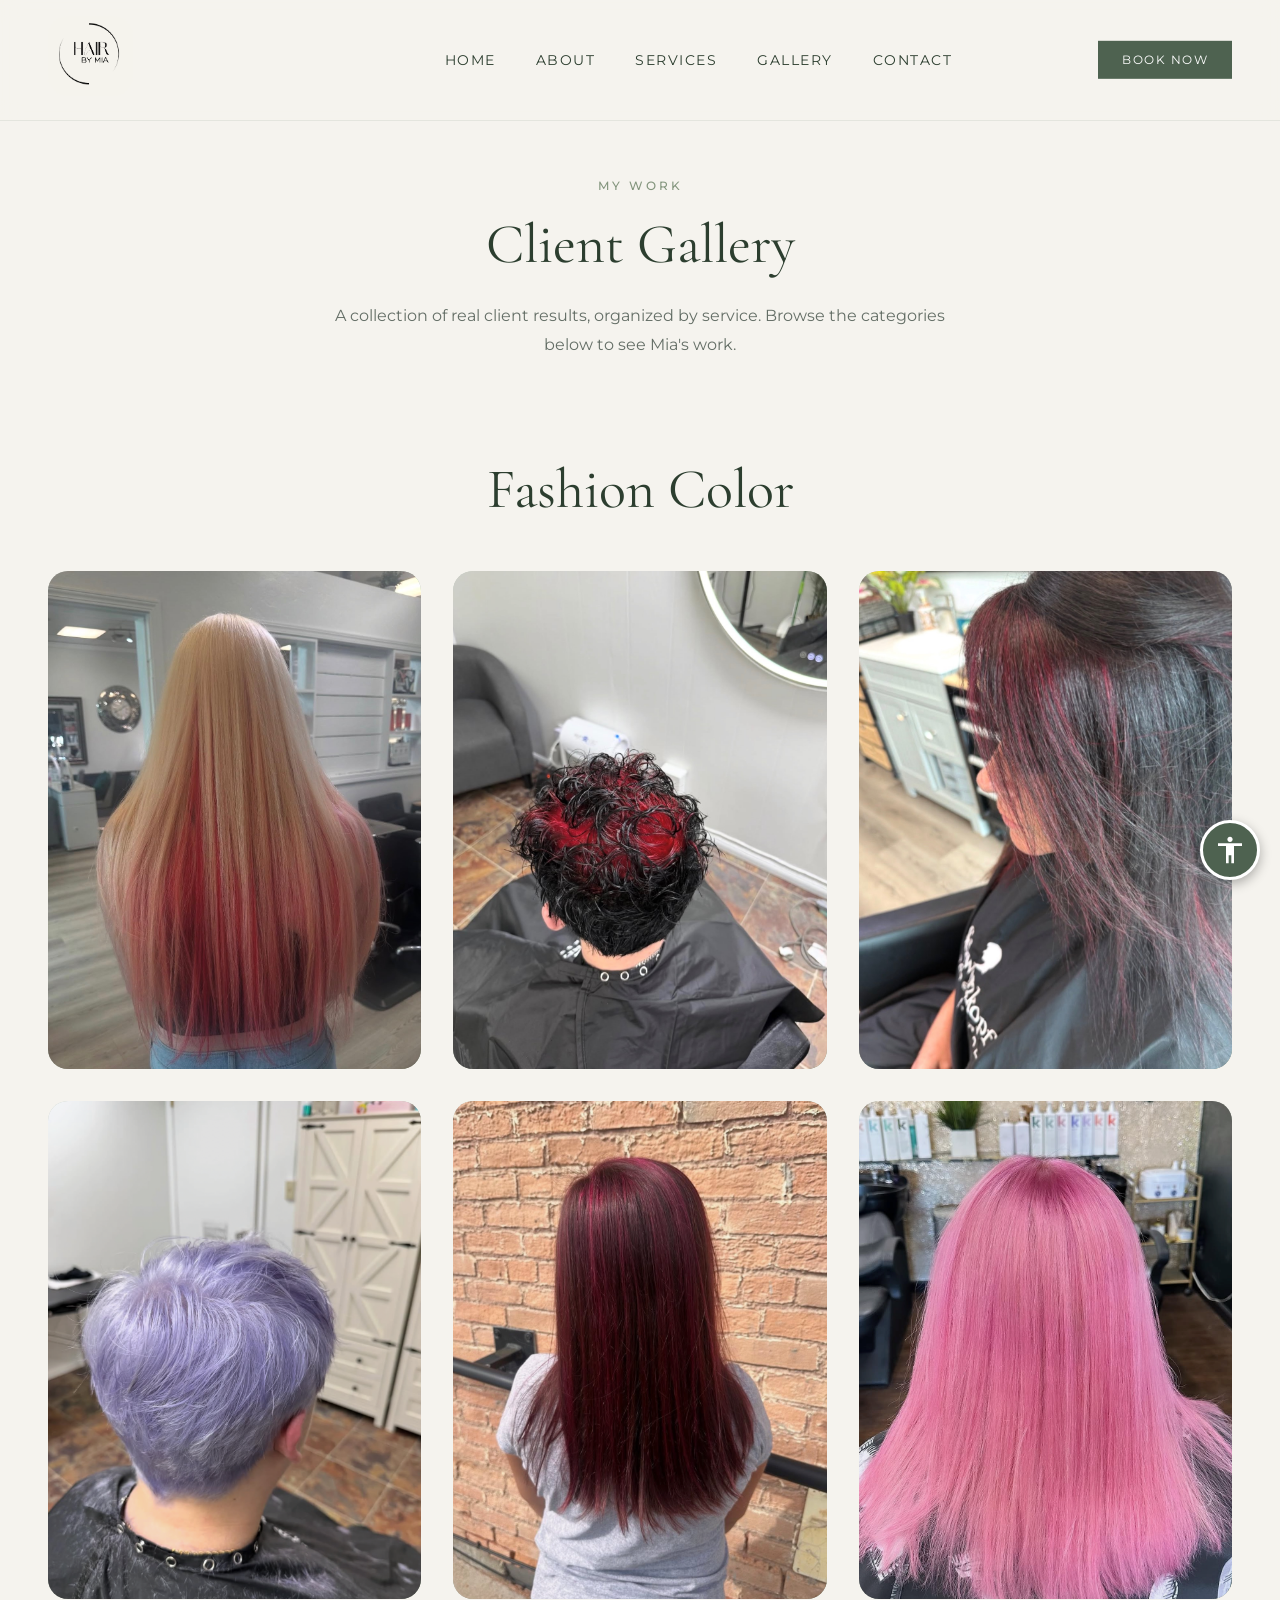
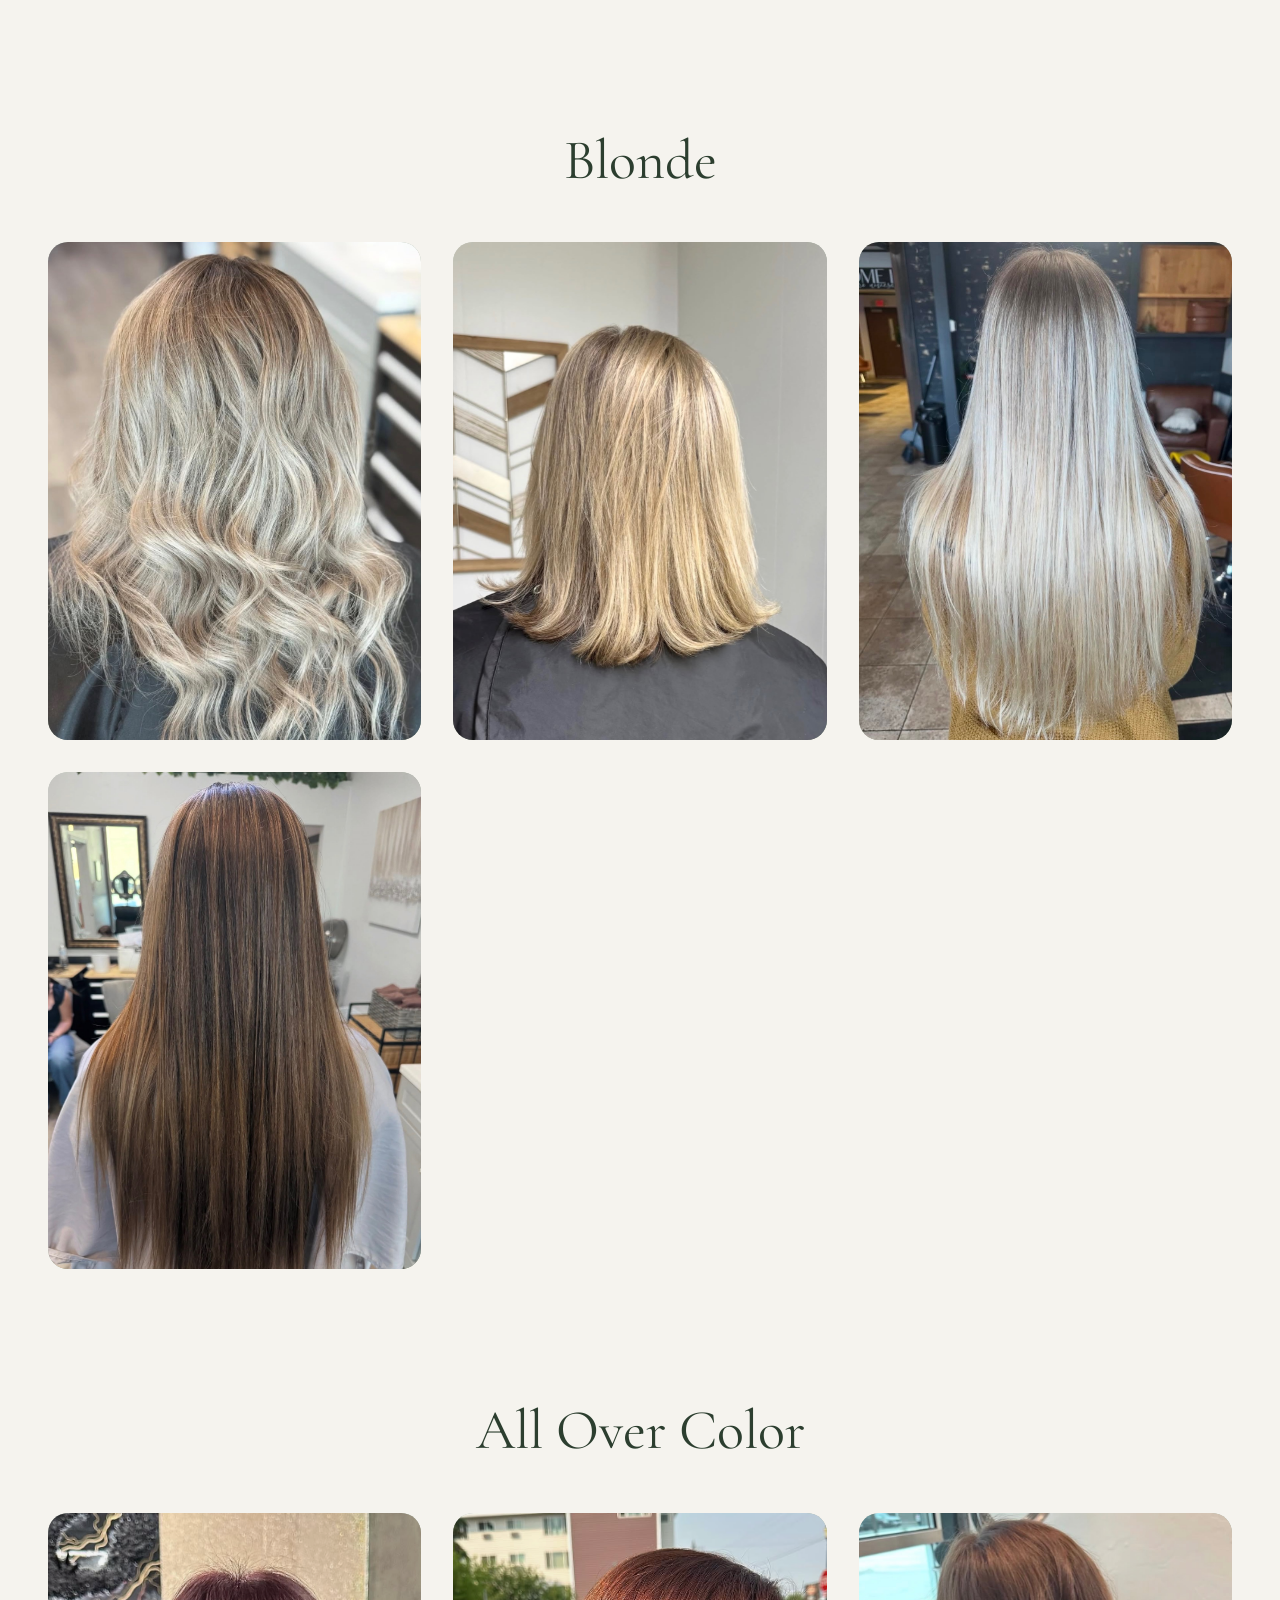
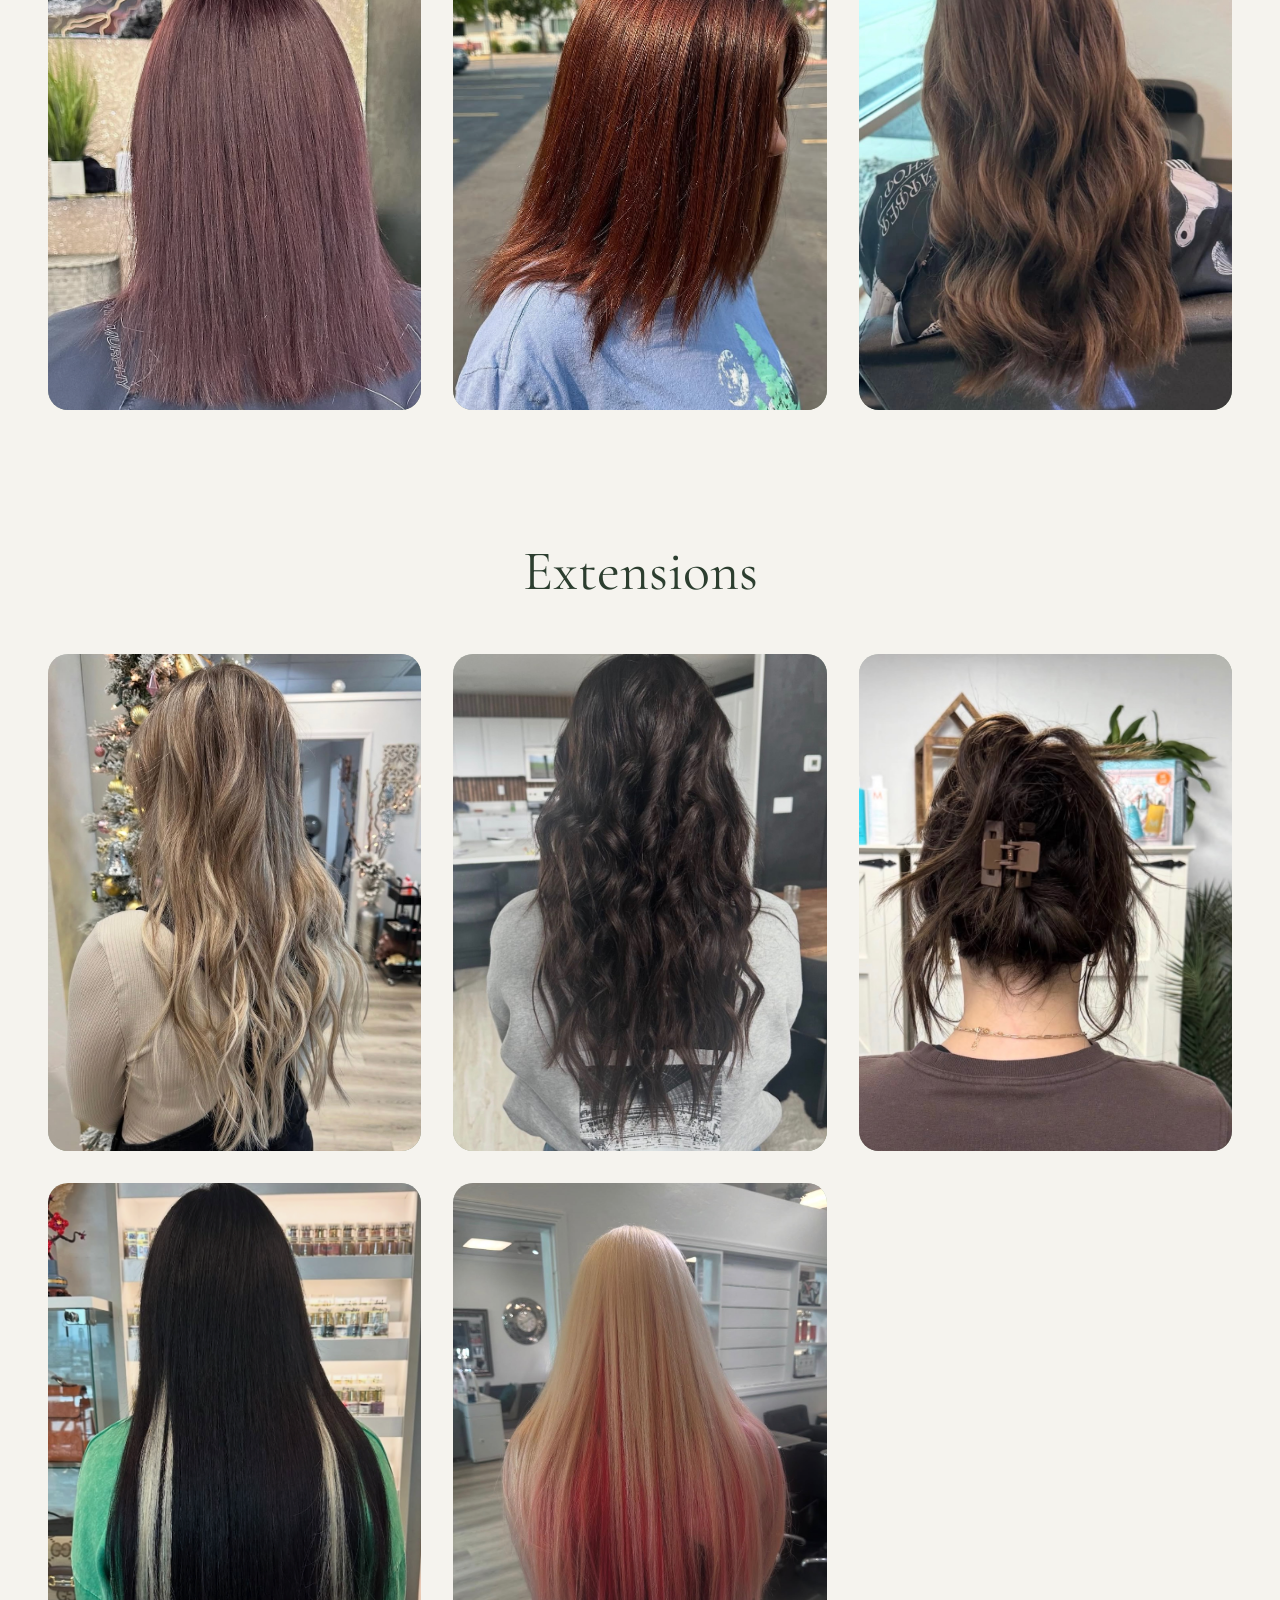
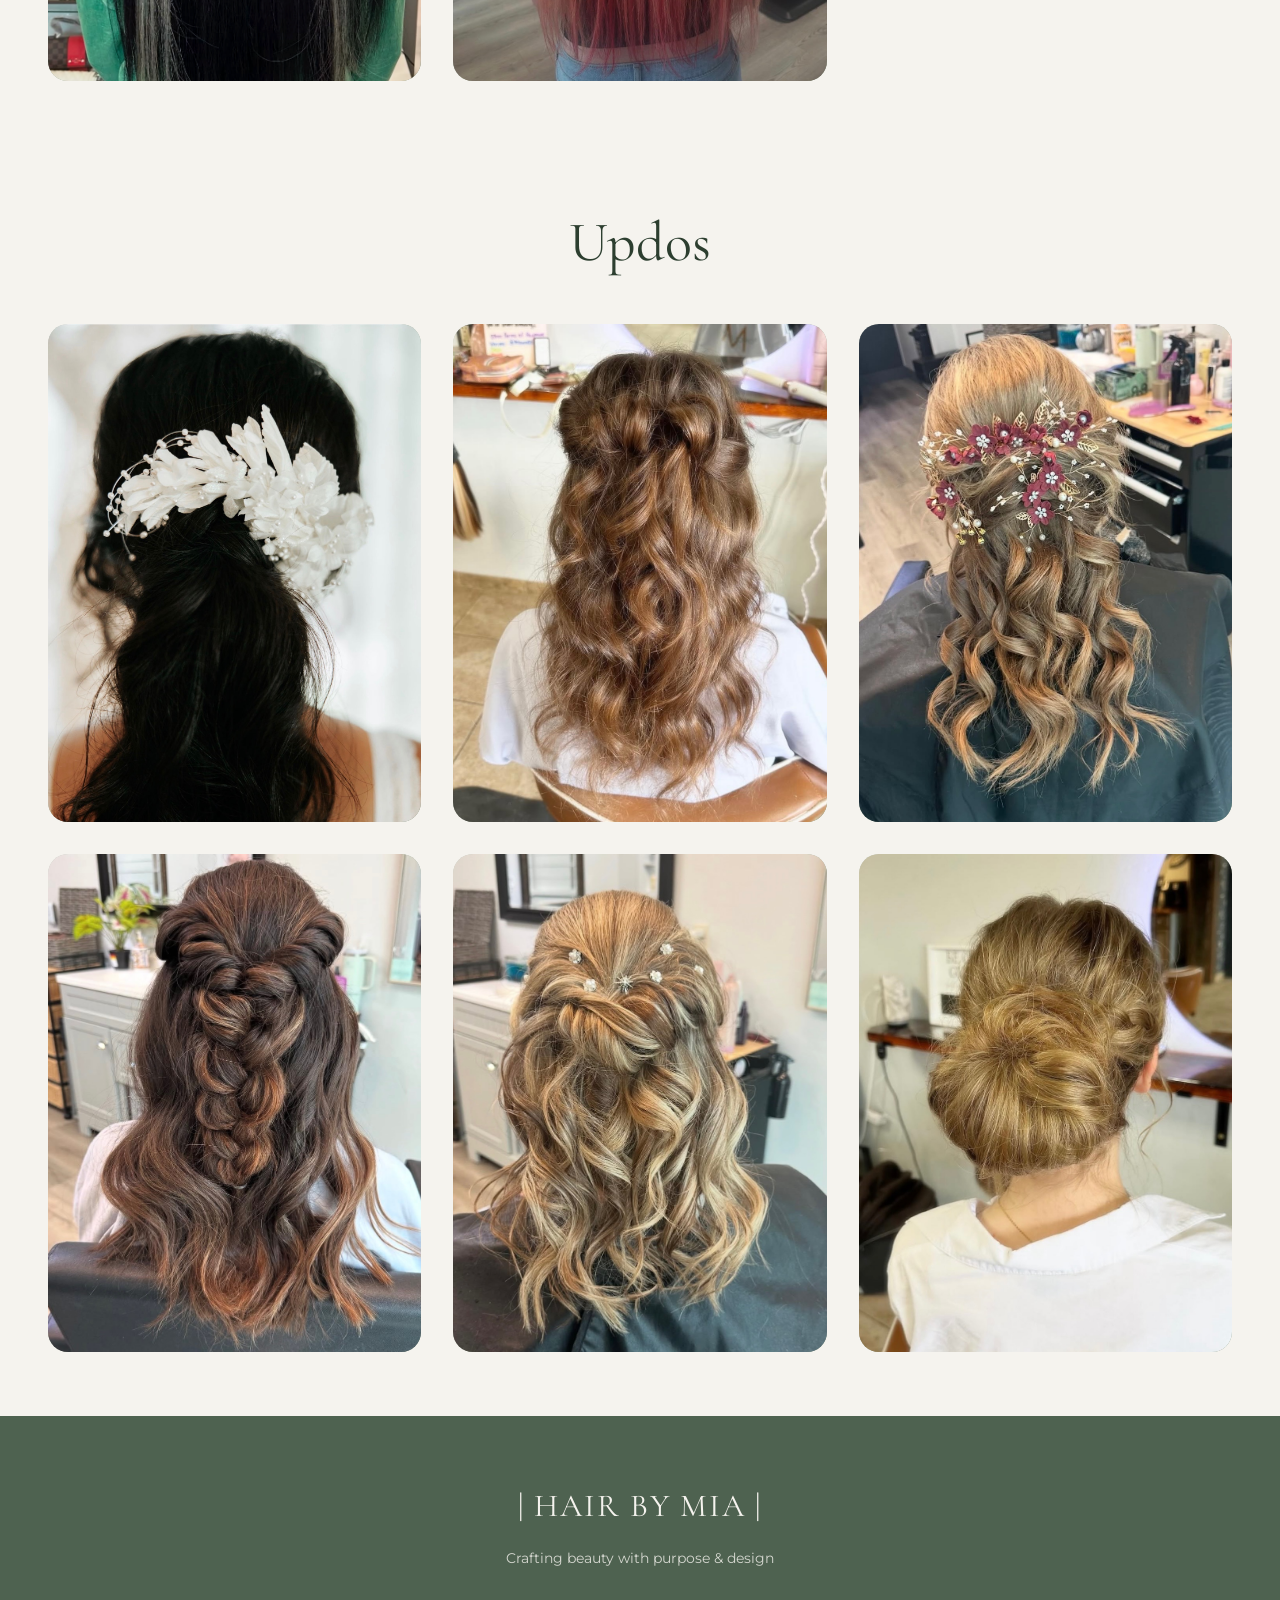
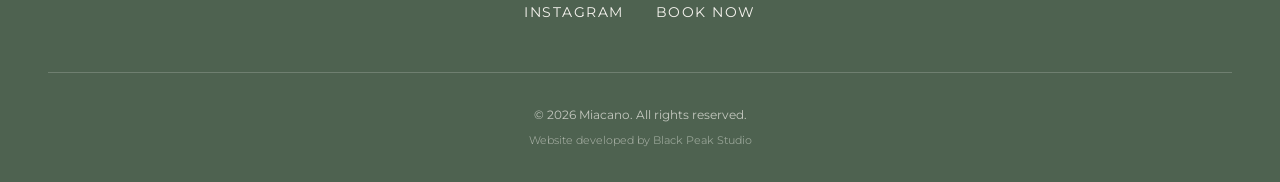
==== gallery.html @ 4e54fc3f "updated" ====
<!DOCTYPE html>
<html lang="en">
<head>
    <meta charset="UTF-8">
    <meta name="viewport" content="width=device-width, initial-scale=1.0">
    <meta name="description" content="Client gallery for Hair by Mia - browse real client results by category: Fashion Color, Blonde, All Over Color, Extensions, and Updos.">
    <title>Client Gallery | Hair by Mia</title>
    <link rel="stylesheet" href="style.css">
    <link rel="stylesheet" href="accessibility-widget.css">
    <link rel="icon" type="image/png" href="./favicon.jpeg">
    <link rel="preconnect" href="https://fonts.googleapis.com">
    <link rel="preconnect" href="https://fonts.gstatic.com" crossorigin>
    <link href="https://fonts.googleapis.com/css2?family=Cormorant+Garamond:wght@300;400;500;600&family=Montserrat:wght@300;400;500&display=swap" rel="stylesheet">
</head>
<body>
    <!-- Accessibility Widget Button -->
    <button id="accessibility-widget-btn" 
            class="accessibility-widget-button" 
            aria-label="Open accessibility options"
            title="Accessibility Options">
        <svg xmlns="http://www.w3.org/2000/svg" viewBox="0 0 24 24" fill="currentColor" aria-hidden="true">
            <path d="M12 2C10.9 2 10 2.9 10 4C10 5.1 10.9 6 12 6C13.1 6 14 5.1 14 4C14 2.9 13.1 2 12 2ZM21 9H15V22H13V16H11V22H9V9H3V7H21V9Z"/>
        </svg>
    </button>

    <!-- Accessibility Widget Panel -->
    <div id="accessibility-widget-panel" 
         class="accessibility-widget-panel" 
         role="dialog" 
         aria-labelledby="widget-title"
         aria-modal="true"
         hidden>
        <div class="widget-header">
            <h2 id="widget-title">Accessibility Options</h2>
            <button class="widget-close" 
                    aria-label="Close accessibility options"
                    id="widget-close-btn">
                <svg xmlns="http://www.w3.org/2000/svg" viewBox="0 0 24 24" fill="currentColor" aria-hidden="true">
                    <path d="M19 6.41L17.59 5 12 10.59 6.41 5 5 6.41 10.59 12 5 17.59 6.41 19 12 13.41 17.59 19 19 17.59 13.41 12z"/>
                </svg>
            </button>
        </div>

        <div class="widget-content">
            <h3 class="widget-section-title">Content</h3>
            
            <div class="widget-options-grid">
                <button class="widget-option" data-feature="bigger-text" aria-pressed="false">
                    <svg class="widget-icon" viewBox="0 0 24 24" fill="currentColor" aria-hidden="true">
                        <path d="M9 4v3h5v12h3V7h5V4H9zm-6 8h3v7h3v-7h3V9H3v3z"/>
                    </svg>
                    <span>Bigger Text</span>
                </button>

                <button class="widget-option" data-feature="bigger-cursor" aria-pressed="false">
                    <svg class="widget-icon" viewBox="0 0 24 24" fill="currentColor" aria-hidden="true">
                        <path d="M7.8 2.6l9.7 16.9l-3.3 1.9l-2.7-4.7l-4.2 4.2l-1.4-1.4l4.2-4.2l-4.7-2.7z"/>
                    </svg>
                    <span>Bigger Cursor</span>
                </button>

                <button class="widget-option" data-feature="tooltips" aria-pressed="false">
                    <svg class="widget-icon" viewBox="0 0 24 24" fill="currentColor" aria-hidden="true">
                        <path d="M11 17h2v-6h-2v6zm1-15C6.48 2 2 6.48 2 12s4.48 10 10 10 10-4.48 10-10S17.52 2 12 2zm0 18c-4.41 0-8-3.59-8-8s3.59-8 8-8 8 3.59 8 8-3.59 8-8 8zM11 9h2V7h-2v2z"/>
                    </svg>
                    <span>Tooltips</span>
                </button>

                <button class="widget-option" data-feature="line-height" aria-pressed="false">
                    <svg class="widget-icon" viewBox="0 0 24 24" fill="currentColor" aria-hidden="true">
                        <path d="M10 19h4V5h-4v14zm-6-2h16v-2H4v2zm0-6h16V9H4v2z"/>
                    </svg>
                    <span>Line Height</span>
                </button>

                <button class="widget-option" data-feature="hide-images" aria-pressed="false">
                    <svg class="widget-icon" viewBox="0 0 24 24" fill="currentColor" aria-hidden="true">
                        <path d="M21 5v6.59l-3-3.01-4 4.01-4-4-4 4-3-3.01V5c0-1.1.9-2 2-2h14c1.1 0 2 .9 2 2zm-3 6.42l3 3.01V19c0 1.1-.9 2-2 2H5c-1.1 0-2-.9-2-2v-6.58l3 2.99 4-4 4 4 4-3.99z"/>
                    </svg>
                    <span>Hide Images</span>
                </button>

                <button class="widget-option" data-feature="readable-fonts" aria-pressed="false">
                    <svg class="widget-icon" viewBox="0 0 24 24" fill="currentColor" aria-hidden="true">
                        <path d="M9.93 13.5h4.14L12 7.98zM20 2H4c-1.1 0-2 .9-2 2v16c0 1.1.9 2 2 2h16c1.1 0 2-.9 2-2V4c0-1.1-.9-2-2-2zm-4.05 16.5l-1.14-3H9.17l-1.12 3H5.96l5.11-13h1.86l5.11 13h-2.09z"/>
                    </svg>
                    <span>Readable Fonts</span>
                </button>

                <button class="widget-option" data-feature="dyslexic-font" aria-pressed="false">
                    <svg class="widget-icon" viewBox="0 0 24 24" fill="currentColor" aria-hidden="true">
                        <path d="M5 4v3h5.5v12h3V7H19V4H5z"/>
                    </svg>
                    <span>Dyslexic Font</span>
                </button>

                <button class="widget-option" data-feature="high-contrast" aria-pressed="false">
                    <svg class="widget-icon" viewBox="0 0 24 24" fill="currentColor" aria-hidden="true">
                        <path d="M12 2C6.48 2 2 6.48 2 12s4.48 10 10 10 10-4.48 10-10S17.52 2 12 2zm0 18c-4.41 0-8-3.59-8-8s3.59-8 8-8 8 3.59 8 8-3.59 8-8 8zm0-14v12c3.31 0 6-2.69 6-6s-2.69-6-6-6z"/>
                    </svg>
                    <span>High Contrast</span>
                </button>

                <button class="widget-option" data-feature="stop-animations" aria-pressed="false">
                    <svg class="widget-icon" viewBox="0 0 24 24" fill="currentColor" aria-hidden="true">
                        <path d="M12 2C6.48 2 2 6.48 2 12s4.48 10 10 10 10-4.48 10-10S17.52 2 12 2zm0 18c-4.41 0-8-3.59-8-8s3.59-8 8-8 8 3.59 8 8-3.59 8-8 8zM8 16h8v-2H8z"/>
                    </svg>
                    <span>Stop Animations</span>
                </button>
            </div>

            <button class="widget-reset" id="widget-reset-btn">
                <svg viewBox="0 0 24 24" fill="currentColor" aria-hidden="true">
                    <path d="M17.65 6.35C16.2 4.9 14.21 4 12 4c-4.42 0-7.99 3.58-7.99 8s3.57 8 7.99 8c3.73 0 6.84-2.55 7.73-6h-2.08c-.82 2.33-3.04 4-5.65 4-3.31 0-6-2.69-6-6s2.69-6 6-6c1.66 0 3.14.69 4.22 1.78L13 11h7V4l-2.35 2.35z"/>
                </svg>
                Reset Settings
            </button>

            <div class="widget-footer">
                <a href="#" class="widget-statement-link">Accessibility Statement</a>
            </div>
        </div>
    </div>

    <a href="#main-content" class="skip-link">Skip to main content</a>

    <nav class="navbar" role="navigation" aria-label="Main navigation">
        <div class="nav-container">
            <a href="index.html#home" aria-label="Hair by Mia home">
                <img src="./assets/miahiar.jpeg" alt="Hair By Mia Logo" class="logo-image">
            </a>
            
            <button class="hamburger-menu" 
                    id="hamburger-btn" 
                    aria-label="Toggle navigation menu"
                    aria-expanded="false"
                    aria-controls="mobile-nav">
                <span class="hamburger-line"></span>
                <span class="hamburger-line"></span>
                <span class="hamburger-line"></span>
            </button>
            
            <div class="nav-content" id="mobile-nav">
                <ul class="nav-menu" role="menubar">
                    <li role="none"><a href="index.html#home" role="menuitem">HOME</a></li>
                    <li role="none"><a href="index.html#about" role="menuitem">ABOUT</a></li>
                    <li role="none"><a href="index.html#services" role="menuitem">SERVICES</a></li>
                    <li role="none"><a href="gallery.html" role="menuitem" aria-current="page">GALLERY</a></li>
                    <li role="none"><a href="index.html#contact" role="menuitem">CONTACT</a></li>
                </ul>
                <a href="https://mia-cano-appointment-scheduling.square.site" 
                target="_blank" 
                rel="noopener noreferrer" 
                class="book-btn mobile-book-btn" 
                aria-label="Book appointment on Square">BOOK NOW</a>
            </div>
            
            <a href="https://mia-cano-appointment-scheduling.square.site" 
            target="_blank" 
            rel="noopener noreferrer" 
            class="book-btn desktop-book-btn" 
            aria-label="Book appointment on Square">BOOK NOW</a>
        </div>
    </nav>
    
    <main id="main-content">
        <header class="gallery-page-header">
            <p class="section-label">MY WORK</p>
            <h1 class="section-title">Client Gallery</h1>
            <p class="gallery-page-intro">A collection of real client results, organized by service. Browse the categories below to see Mia's work.</p>
        </header>

        <!-- ============================================================
             HOW TO ADD PHOTOS:
             Inside each .category-grid below, add photo tiles like:
                 <div class="category-item"><img src="./assets/YOUR-IMAGE.jpeg" alt="Short description"></div>
             Drop new image files into the /assets folder first.
             The tiles below use existing photos (1.jpeg-8.jpeg) as
             placeholders - swap them for the real per-category photos.
             ============================================================ -->

        <section class="category-section" aria-labelledby="cat-fashion-title">
            <h2 class="section-title category-title" id="cat-fashion-title">Fashion Color</h2>
            <div class="category-grid">
                <!-- FASHION COLOR PHOTOS: add/swap tiles here -->
                <div class="category-item"><img src="./assets/4.jpeg" alt="Fashion color hair result"></div>
                <div class="category-item"><img src="./assets/fashion.jpeg" alt="Fashion color hair result"></div>
                <div class="category-item"><img src="./assets/fashion1.jpeg" alt="Fashion color hair result"></div>
                <div class="category-item"><img src="./assets/fashion3.png" alt="Fashion color hair result"></div>
                <div class="category-item"><img src="./assets/fashion4.png" alt="Fashion color hair result"></div>
                <div class="category-item"><img src="./assets/fashion5.png" alt="Fashion color hair result"></div>

            </div>
        </section>

        <section class="category-section" aria-labelledby="cat-blonde-title">
            <h2 class="section-title category-title" id="cat-blonde-title">Blonde</h2>
            <div class="category-grid">
                <!-- BLONDE PHOTOS: add/swap tiles here -->
                <div class="category-item"><img src="./assets/1.jpeg" alt="Blonde hair result"></div>
                <div class="category-item"><img src="./assets/blonde.jpeg" alt="Blonde hair result"></div>
                <div class="category-item"><img src="./assets/6.jpeg" alt="Blonde hair result"></div>
                <div class="category-item"><img src="./assets/5.jpeg" alt="Blonde hair result"></div>
            </div>
        </section>

        <section class="category-section" aria-labelledby="cat-allover-title">
            <h2 class="section-title category-title" id="cat-allover-title">All Over Color</h2>
            <div class="category-grid">
                <!-- ALL OVER COLOR PHOTOS: add/swap tiles here -->
                <div class="category-item"><img src="./assets/allover.png" alt="All over color hair result"></div>
                <div class="category-item"><img src="./assets/allover1.png" alt="All over color hair result"></div>
                <div class="category-item"><img src="./assets/2.jpeg" alt="All over color hair result"></div>
            </div>
        </section>

        <section class="category-section" aria-labelledby="cat-extensions-title">
            <h2 class="section-title category-title" id="cat-extensions-title">Extensions</h2>
            <div class="category-grid">
                <!-- EXTENSIONS PHOTOS: add/swap tiles here -->
                <div class="category-item"><img src="./assets/3.jpeg" alt="Hair extensions result"></div>
                <div class="category-item"><img src="./assets/extension.jpeg" alt="Hair extensions result"></div>
                <div class="category-item"><img src="./assets/clip.jpeg" alt="Hair extensions result"></div>
                <div class="category-item"><img src="./assets/extensions5.png" alt="Hair extensions result"></div>
                <div class="category-item"><img src="./assets/4.jpeg" alt="Hair extensions result"></div>
            </div>
        </section>

        <section class="category-section" aria-labelledby="cat-updos-title">
            <h2 class="section-title category-title" id="cat-updos-title">Updos</h2>
            <div class="category-grid">
                <!-- UPDOS PHOTOS: add/swap tiles here -->
                <div class="category-item"><img src="./assets/7.jpeg" alt="Updo styling result"></div>
                <div class="category-item"><img src="./assets/updo1.jpeg" alt="Updo styling result"></div>
                <div class="category-item"><img src="./assets/updo2.jpeg" alt="Updo styling result"></div>
                <div class="category-item"><img src="./assets/updo3.jpeg" alt="Updo styling result"></div>
                <div class="category-item"><img src="./assets/updo4.jpeg" alt="Updo styling result"></div>
                <div class="category-item"><img src="./assets/updo5.jpeg" alt="Updo styling result"></div>
                
            </div>
        </section>
    </main>

    <footer class="footer" role="contentinfo">
        <div class="footer-content">
            <div class="footer-logo" aria-label="Hair by Mia">| HAIR BY MIA |</div>
            <p class="footer-text">Crafting beauty with purpose & design</p>
            <nav class="social-links" aria-label="Social media links">
                <a href="https://www.instagram.com/hair_by_mia02" target="_blank" rel="noopener noreferrer" class="social-link" aria-label="Visit our Instagram page">INSTAGRAM</a>
                <a href="https://mia-cano-appointment-scheduling.square.site" target="_blank" rel="noopener noreferrer" class="social-link" aria-label="Book appointment">BOOK NOW</a>
            </nav>
            <div class="footer-bottom">
                <p class="copyright">© 2026 Miacano. All rights reserved.</p>
                <p class="developer-credit">
                    Website developed by 
                    <a href="https://blackpeakstudio.com" target="_blank" rel="noopener noreferrer">Black Peak Studio</a>
                </p>
            </div>
        </div>
    </footer>

    <script src="script.js"></script>
    <script src="accessibility-widget.js"></script>
</body>
</html>
---- style.css ----
/* ===== CSS Reset & Base Styles ===== */
* {
    margin: 0;
    padding: 0;
    box-sizing: border-box;
}

html {
    scroll-behavior: smooth;
}

:root {
    /* Sage Tones Color Palette */
    --sage-light-1: #E2E4D6;
    --sage-light-2: #CFDDCD;
    --sage-light-3: #B8B497;
    --sage-medium-1: #747F6F;
    --sage-medium-2: #646E66;
    --sage-medium-3: #838474;
    --sage-dark-1: #8E9E86;
    --sage-dark-2: #99A285;
    --sage-dark-3: #4E6250;
    --sage-neutral-1: #C6CEC3;
    --sage-neutral-2: #9BAA97;
    --sage-accent-1: #83957D;
    --sage-accent-2: #6D7C67;
    --sage-accent-3: #80AE98;
    --sage-deep-1: #B0AE98;
    --sage-deep-2: #4B5B51;
    --sage-deep-3: #7E7F60;
    --sage-muted-1: #A79270;
    --sage-muted-2: #A6A883;
    
    --cream: #F5F3EE;
    --white: #FFFFFF;
    --text-dark: #2C3E2F;
    
    /* Typography */
    --font-heading: 'Cormorant Garamond', serif;
    --font-body: 'Montserrat', sans-serif;
}

body {
    font-family: var(--font-body);
    color: var(--text-dark);
    line-height: 1.6;
    background-color: var(--cream);
    overflow-x: hidden;
}

/* ===== Accessibility - Skip Link ===== */
.skip-link {
    position: absolute;
    top: -100px;
    left: 0;
    background: var(--sage-dark-3);
    color: var(--white);
    padding: 0.75rem 1.5rem;
    text-decoration: none;
    z-index: 10000;
    font-weight: 600;
}

.skip-link:focus {
    top: 0;
    outline: 3px solid var(--sage-accent-1);
    outline-offset: 2px;
}

/* ===== Universal Focus Styles ===== */
*:focus {
    outline: 3px solid var(--sage-accent-1);
    outline-offset: 3px;
}

*:focus:not(:focus-visible) {
    outline: none;
}

*:focus-visible {
    outline: 3px solid var(--sage-accent-1);
    outline-offset: 3px;
}

/* ===== Keyframe Animations ===== */
@keyframes fadeInDown {
    from {
        opacity: 0;
        transform: translateY(-30px);
    }
    to {
        opacity: 1;
        transform: translateY(0);
    }
}

@keyframes fadeInUp {
    from {
        opacity: 0;
        transform: translateY(30px);
    }
    to {
        opacity: 1;
        transform: translateY(0);
    }
}

@keyframes fadeInLeft {
    from {
        opacity: 0;
        transform: translateX(-50px);
    }
    to {
        opacity: 1;
        transform: translateX(0);
    }
}

@keyframes fadeInRight {
    from {
        opacity: 0;
        transform: translateX(50px);
    }
    to {
        opacity: 1;
        transform: translateX(0);
    }
}

@keyframes scaleIn {
    from {
        opacity: 0;
        transform: scale(0.9);
    }
    to {
        opacity: 1;
        transform: scale(1);
    }
}

/* ===== Navigation ===== */
.navbar {
    position: fixed;
    top: 0;
    left: 0;
    right: 0;
    background-color: rgba(245, 243, 238, 0.95);
    backdrop-filter: blur(10px);
    padding: 1rem 0;
    z-index: 1000;
    border-bottom: 1px solid rgba(131, 149, 125, 0.15);
    animation: fadeInDown 0.8s ease-out;
}

.nav-container {
    max-width: 1400px;
    margin: 0 auto;
    padding: 0 3rem;
    display: flex;
    align-items: center;
    gap: 2rem;
    position: relative;
}

.logo-image {
    height: 80px;
    width: auto;
    object-fit: contain;
    border-radius: 20px;
    overflow: hidden;
    animation: scaleIn 0.8s ease-out 0.2s backwards;
}

.nav-content {
    display: flex;
    flex-direction: column;
    align-items: center;
    flex: 1;
}

.nav-menu {
    display: flex;
    list-style: none;
    gap: 2.5rem;
    justify-content: center;
}

.nav-menu li {
    animation: fadeInUp 0.6s ease-out backwards;
}

.nav-menu li:nth-child(1) { animation-delay: 0.3s; }
.nav-menu li:nth-child(2) { animation-delay: 0.4s; }
.nav-menu li:nth-child(3) { animation-delay: 0.5s; }
.nav-menu li:nth-child(4) { animation-delay: 0.6s; }
.nav-menu li:nth-child(5) { animation-delay: 0.7s; }

.nav-menu a {
    text-decoration: none;
    color: var(--text-dark);
    font-size: 0.85rem;
    font-weight: 400;
    letter-spacing: 1.5px;
    transition: color 0.3s ease;
}

.nav-menu a:hover,
.nav-menu a:focus {
    color: var(--sage-accent-1);
}

.book-btn {
    background-color: var(--sage-dark-3);
    color: var(--white);
    border: none;
    padding: 0.6rem 1.5rem;
    font-size: 0.75rem;
    letter-spacing: 1.5px;
    cursor: pointer;
    transition: all 0.3s ease;
    font-family: var(--font-body);
    position: absolute;
    right: 3rem;
    top: 50%;
    transform: translateY(-50%);
    text-decoration: none;
    display: inline-block;
    animation: fadeInRight 0.8s ease-out 0.5s backwards;
}

.book-btn:hover,
.book-btn:focus {
    background-color: var(--sage-accent-2);
    transform: translateY(-50%) translateY(-2px);
}

/* ===== Hero Section ===== */
.hero {
    margin-top: 140px;
    min-height: calc(100vh - 140px);
    display: grid;
    grid-template-columns: 1fr 1fr;
    align-items: center;
    gap: 4rem;
    padding: 4rem 3rem;
    max-width: 1400px;
    margin-left: auto;
    margin-right: auto;
}

.hero-content {
    padding: 2rem 0;
}

.hero-subtitle {
    font-size: 0.8rem;
    letter-spacing: 3px;
    color: var(--sage-accent-1);
    margin-bottom: 1rem;
    font-weight: 500;
    animation: fadeInUp 0.8s ease-out 0.8s backwards;
}

.hero-title {
    font-family: var(--font-heading);
    font-size: 4.5rem;
    font-weight: 400;
    line-height: 1.1;
    margin-bottom: 1.5rem;
    color: var(--text-dark);
    animation: fadeInUp 0.8s ease-out 1s backwards;
}

.hero-description {
    font-size: 1rem;
    line-height: 1.8;
    color: var(--sage-medium-2);
    margin-bottom: 2.5rem;
    max-width: 500px;
    animation: fadeInUp 0.8s ease-out 1.2s backwards;
}

.cta-button {
    background-color: var(--sage-dark-3);
    color: var(--white);
    border: none;
    padding: 1rem 3rem;
    font-size: 0.85rem;
    letter-spacing: 2px;
    cursor: pointer;
    transition: all 0.3s ease;
    font-family: var(--font-body);
    text-decoration: none;
    display: inline-block;
    animation: fadeInUp 0.8s ease-out 1.4s backwards;
}

.cta-button:hover,
.cta-button:focus {
    background-color: var(--sage-accent-2);
    transform: translateY(-3px);
    box-shadow: 0 10px 30px rgba(78, 98, 80, 0.2);
}

.hero-image {
    display: grid;
    grid-template-columns: 1fr 1fr;
    gap: 1.5rem;
    align-items: start;
}

.hero-image img {
    width: 100%;
    height: 450px;
    min-height: 450px;
    max-height: 450px;
    object-fit: cover;
    object-position: center center;
    border-radius: 20px;
    display: block;
    animation: fadeInRight 0.8s ease-out backwards;
}

.hero-image img:nth-child(1) {
    animation-delay: 1s;
}

.hero-image img:nth-child(2) {
    animation-delay: 1.2s;
}

/* ===== About Section ===== */
.about-section {
    padding: 8rem 3rem;
    background-color: var(--white);
}

.about-container {
    max-width: 1400px;
    margin: 0 auto;
    display: grid;
    grid-template-columns: 1fr 1fr;
    gap: 6rem;
    align-items: center;
}

.about-image img {
    width: 100%;
    height: 550px;
    object-fit: cover;
    object-position: center top;
    border-radius: 20px;
}

.section-label {
    font-size: 0.75rem;
    letter-spacing: 3px;
    color: var(--sage-accent-1);
    margin-bottom: 1rem;
    font-weight: 500;
}

.section-title {
    font-family: var(--font-heading);
    font-size: 3.5rem;
    font-weight: 400;
    line-height: 1.2;
    margin-bottom: 2rem;
    color: var(--text-dark);
}

.about-text {
    font-size: 1rem;
    line-height: 1.8;
    color: var(--sage-medium-2);
    margin-bottom: 1.5rem;
}

.secondary-btn {
    background-color: transparent;
    color: var(--sage-dark-3);
    border: 2px solid var(--sage-dark-3);
    padding: 0.9rem 2.5rem;
    font-size: 0.85rem;
    letter-spacing: 2px;
    cursor: pointer;
    transition: all 0.3s ease;
    font-family: var(--font-body);
    margin-top: 1rem;
}

.secondary-btn:hover,
.secondary-btn:focus {
    background-color: var(--sage-dark-3);
    color: var(--white);
    transform: translateY(-2px);
}

/* ===== Services Section ===== */
.services-section {
    padding: 8rem 3rem;
    background-color: var(--cream);
}

.services-header {
    text-align: center;
    margin-bottom: 4rem;
    max-width: 800px;
    margin-left: auto;
    margin-right: auto;
}

.services-grid {
    max-width: 1400px;
    margin: 0 auto;
    display: grid;
    grid-template-columns: repeat(3, 1fr);
    gap: 3rem;
}

.service-card {
    background-color: var(--white);
    border-radius: 20px;
    transition: all 0.3s ease;
    border: 1px solid transparent;
}

.service-card a {
    display: block;
    padding: 3rem 2rem;
    text-decoration: none;
    color: inherit;
    height: 100%;
}

.service-card:hover,
.service-card:focus-within {
    transform: translateY(-5px);
    box-shadow: 0 15px 40px rgba(78, 98, 80, 0.1);
    border-color: var(--sage-light-2);
}

.service-card h3 {
    font-family: var(--font-heading);
    font-size: 1.8rem;
    font-weight: 500;
    margin-bottom: 1rem;
    color: var(--text-dark);
}

.service-card p {
    font-size: 0.95rem;
    line-height: 1.7;
    color: var(--sage-medium-2);
    margin-bottom: 1.5rem;
}

.service-price {
    font-size: 1.1rem;
    color: var(--sage-accent-1);
    font-weight: 500;
    display: block;
}

/* ===== Gallery Section ===== */
.gallery-section {
    padding: 8rem 3rem;
    background-color: var(--white);
}

.gallery-header {
    text-align: center;
    margin-bottom: 4rem;
}

.gallery-container {
    max-width: 1400px;
    margin: 0 auto;
    overflow: hidden;
    position: relative;
}

.gallery-track {
    display: flex;
    gap: 3rem;
    transition: transform 0.8s ease-in-out;
}

.gallery-item {
    min-width: calc((100% - 6rem) / 3);
    flex: 0 0 calc((100% - 6rem) / 3);
    height: 400px;
    background: linear-gradient(135deg, var(--sage-neutral-1) 0%, var(--sage-accent-1) 100%);
    border-radius: 20px;
    transition: transform 0.3s ease;
    overflow: hidden;
}

.gallery-item img {
    width: 100%;
    height: 100%;
    object-fit: cover;
    object-position: center top;
    display: block;
}

.gallery-item:hover {
    transform: scale(1.02);
}

.gallery-indicators,
.testimonials-indicators {
    display: flex;
    justify-content: center;
    gap: 0.75rem;
    margin-top: 2rem;
}

.gallery-indicators button,
.testimonials-indicators button {
    width: 12px;
    height: 12px;
    border-radius: 50%;
    border: 2px solid var(--sage-dark-3);
    background-color: transparent;
    cursor: pointer;
    transition: all 0.3s ease;
    padding: 0;
}

.gallery-indicators button[aria-selected="true"],
.testimonials-indicators button[aria-selected="true"] {
    background-color: var(--sage-dark-3);
}

.gallery-indicators button:hover,
.testimonials-indicators button:hover,
.gallery-indicators button:focus,
.testimonials-indicators button:focus {
    transform: scale(1.3);
}

/* ===== Testimonials Section ===== */
.testimonials-section {
    padding: 8rem 3rem;
    background-color: var(--sage-light-1);
}

.testimonials-container {
    max-width: 1400px;
    margin: 0 auto;
    text-align: center;
}

.testimonials-carousel {
    margin-top: 4rem;
    overflow: hidden;
    position: relative;
}

.testimonials-track {
    display: flex;
    gap: 3rem;
    transition: transform 0.8s ease-in-out;
}

.testimonial-card {
    min-width: calc((100% - 6rem) / 3);
    flex: 0 0 calc((100% - 6rem) / 3);
    background-color: var(--white);
    padding: 3rem 2rem;
    border-radius: 20px;
}

.testimonial-text {
    font-size: 1.05rem;
    line-height: 1.8;
    color: var(--text-dark);
    font-style: italic;
    margin-bottom: 1.5rem;
}

.testimonial-author {
    font-size: 0.9rem;
    color: var(--sage-accent-1);
    font-weight: 500;
    letter-spacing: 1px;
}

/* ===== Contact Section ===== */
.contact-section {
    padding: 8rem 3rem;
    background-color: var(--cream);
}

.contact-container {
    max-width: 1400px;
    margin: 0 auto;
    display: grid;
    grid-template-columns: 1fr 1.5fr;
    gap: 6rem;
}

.contact-info h2 {
    margin-bottom: 3rem;
}

.info-block {
    margin-bottom: 2.5rem;
}

.info-block h3 {
    font-size: 0.75rem;
    letter-spacing: 2px;
    color: var(--sage-accent-1);
    margin-bottom: 0.8rem;
    font-weight: 600;
}

.info-block p,
.info-block address {
    font-size: 1rem;
    line-height: 1.8;
    color: var(--sage-medium-2);
    font-style: normal;
}

.info-block a {
    color: var(--sage-accent-1);
    text-decoration: none;
    transition: color 0.3s ease;
}

.info-block a:hover,
.info-block a:focus {
    color: var(--sage-dark-3);
    text-decoration: underline;
}

.contact-form {
    background-color: var(--white);
    padding: 3rem;
    border-radius: 20px;
    text-align: center;
}

.contact-form h3 {
    font-family: var(--font-heading);
    font-size: 2rem;
    margin-bottom: 1rem;
    color: var(--text-dark);
}

.booking-description {
    font-size: 0.95rem;
    color: var(--sage-medium-2);
    margin-bottom: 2rem;
    line-height: 1.6;
}

/* Calendar Styles */
.calendar-container {
    margin-top: 3rem;
    padding: 2rem;
    background-color: var(--cream);
    border-radius: 15px;
}

.calendar-header {
    display: flex;
    justify-content: space-between;
    align-items: center;
    margin-bottom: 2rem;
}

.calendar-title {
    font-family: var(--font-heading);
    font-size: 1.5rem;
    font-weight: 500;
    color: var(--text-dark);
}

.calendar-nav {
    background-color: var(--sage-dark-3);
    color: var(--white);
    border: none;
    width: 40px;
    height: 40px;
    border-radius: 50%;
    font-size: 1.2rem;
    cursor: pointer;
    transition: all 0.3s ease;
    display: flex;
    align-items: center;
    justify-content: center;
}

.calendar-nav:hover,
.calendar-nav:focus {
    background-color: var(--sage-accent-2);
    transform: scale(1.1);
}

.calendar-weekdays {
    display: grid;
    grid-template-columns: repeat(7, 1fr);
    gap: 0.5rem;
    margin-bottom: 1rem;
}

.weekday {
    text-align: center;
    font-size: 0.85rem;
    font-weight: 600;
    color: var(--sage-accent-1);
    letter-spacing: 1px;
    padding: 0.5rem 0;
}

.calendar-days {
    display: grid;
    grid-template-columns: repeat(7, 1fr);
    gap: 0.5rem;
}

.calendar-day {
    aspect-ratio: 1;
    display: flex;
    align-items: center;
    justify-content: center;
    background-color: var(--white);
    border-radius: 10px;
    font-size: 0.95rem;
    color: var(--text-dark);
    cursor: pointer;
    transition: all 0.3s ease;
    border: 2px solid transparent;
}

.calendar-day:not(.empty):not(.past):hover,
.calendar-day:not(.empty):not(.past):focus {
    background-color: var(--sage-light-2);
    border-color: var(--sage-accent-1);
    transform: scale(1.05);
}

.calendar-day.empty {
    background-color: transparent;
    cursor: default;
}

.calendar-day.today {
    background-color: var(--sage-dark-3) !important;
    color: var(--white) !important;
    font-weight: 600;
    border: 2px solid var(--sage-dark-3) !important;
}

.calendar-day.past {
    opacity: 0.3;
    cursor: default;
}

.calendar-day.weekend {
    background-color: var(--sage-light-1);
}

.calendar-day.weekend.today {
    background-color: var(--sage-dark-3) !important;
}

/* ===== Footer ===== */
.footer {
    background-color: var(--sage-dark-3);
    padding: 4rem 3rem 2rem;
    color: var(--cream);
    text-align: center;
}

.footer-content {
    max-width: 1400px;
    margin: 0 auto;
}

.footer-logo {
    font-family: var(--font-heading);
    font-size: 2rem;
    margin-bottom: 1rem;
    letter-spacing: 2px;
}

.footer-text {
    font-size: 0.9rem;
    margin-bottom: 2rem;
    opacity: 0.8;
}

.social-links {
    display: flex;
    justify-content: center;
    gap: 2rem;
    margin-bottom: 3rem;
}

.social-link {
    color: var(--cream);
    text-decoration: none;
    font-size: 0.85rem;
    letter-spacing: 1.5px;
    transition: all 0.3s ease;
}

.social-link:hover,
.social-link:focus {
    opacity: 0.7;
}

.footer-bottom {
    margin-top: 2rem;
    padding-top: 2rem;
    border-top: 1px solid rgba(245, 243, 238, 0.2);
}

.copyright {
    font-size: 0.75rem;
    opacity: 0.7;
    margin-bottom: 0.5rem;
}

.developer-credit {
    font-size: 0.7rem;
    opacity: 0.6;
    font-weight: 300;
}

.developer-credit a {
    color: var(--sage-neutral-1);
    text-decoration: none;
    transition: all 0.3s ease;
    font-weight: 400;
}

.developer-credit a:hover,
.developer-credit a:focus {
    color: var(--sage-light-2);
    text-decoration: underline;
}

/* ===== Responsive Design ===== */
@media (max-width: 1024px) {
    .hero {
        grid-template-columns: 1fr;
        padding: 3rem 2rem;
    }
    
    .hero-title {
        font-size: 3.5rem;
    }
    
    .about-container,
    .contact-container {
        grid-template-columns: 1fr;
        gap: 3rem;
    }
    
    .nav-menu {
        gap: 1.5rem;
    }
    
    .services-grid {
        grid-template-columns: repeat(2, 1fr);
    }
}

@media (max-width: 768px) {
    .nav-container {
        padding: 0 1rem;
        gap: 0.5rem;
    }
    
    .logo-image {
        height: 50px;
    }
    
    .nav-content {
        flex: 1;
    }
    
    .nav-menu {
        gap: 0.5rem;
        flex-wrap: nowrap;
    }
    
    .nav-menu a {
        font-size: 0.55rem;
        letter-spacing: 0.5px;
    }
    
    .book-btn {
        padding: 0.5rem 0.8rem;
        font-size: 0.6rem;
        position: static;
        transform: none;
    }
    
    .book-btn:hover,
    .book-btn:focus {
        transform: translateY(-2px);
    }
    
    .hero {
        margin-top: 80px;
        padding-top: 2rem;
    }
    
    .about-container {
        display: flex;
        flex-direction: column;
    }
    
    .about-content {
        order: 1;
    }
    
    .about-image {
        order: 2;
        margin-top: 2rem;
    }
    
    .about-image img {
        height: 300px;
    }
    
    .secondary-btn {
        display: none;
    }
    
    .hero-title {
        font-size: 2.8rem;
    }
    
    .section-title {
        font-size: 2.5rem;
    }
    
    .services-grid {
        grid-template-columns: 1fr;
    }
    
    .gallery-container,
    .testimonials-carousel {
        overflow: hidden;
        position: relative;
        padding: 0;
    }
    
    .gallery-track,
    .testimonials-track {
        display: flex;
        gap: 0;
        transition: transform 0.8s ease-in-out;
    }
    
    .gallery-item,
    .testimonial-card {
        min-width: 100%;
        flex: 0 0 100%;
        margin: 0;
    }
    
    .gallery-item {
        height: 350px;
    }
    
    .testimonial-card {
        padding: 1.5rem 1.2rem;
    }
    
    .testimonial-text {
        font-size: 0.9rem;
        line-height: 1.6;
        margin-bottom: 1rem;
    }
    
    .testimonial-author {
        font-size: 0.8rem;
    }
    
    .hero,
    .about-section,
    .services-section,
    .gallery-section,
    .testimonials-section,
    .contact-section {
        padding: 4rem 1.5rem;
    }
    
    .contact-form {
        padding: 2rem 1.5rem;
        margin: 0;
    }
    
    .calendar-container {
        padding: 1.5rem 1rem;
        margin-top: 2rem;
    }
    
    .calendar-nav {
        width: 35px;
        height: 35px;
        font-size: 1rem;
    }
    
    .calendar-title {
        font-size: 1.2rem;
    }
    
    .weekday {
        font-size: 0.7rem;
        padding: 0.3rem 0;
    }
    
    .calendar-day {
        font-size: 0.85rem;
    }
    
    .cta-button {
        padding: 0.9rem 2rem;
        font-size: 0.8rem;
    }
    
    .hero-image {
        grid-template-columns: 1fr 1fr;
        gap: 1rem;
    }
    
    .hero-image img {
        height: 200px;
        min-height: 200px;
        max-height: 200px;
    }
    
    .footer {
        padding: 3rem 1.5rem 1.5rem;
    }
    
    .footer-logo {
        font-size: 1.5rem;
    }
    
    .footer-text {
        font-size: 0.85rem;
    }
    
    .social-links {
        flex-direction: column;
        gap: 1rem;
        margin-bottom: 2rem;
    }
    
    .copyright {
        font-size: 0.7rem;
    }
    
    .developer-credit {
        font-size: 0.65rem;
    }
}

/* ===== Print Styles for Accessibility ===== */
@media print {
    .navbar,
    .gallery-controls,
    .testimonials-controls,
    .calendar-nav,
    .skip-link {
        display: none;
    }
    
    body {
        background: white;
        color: black;
    }
}

/* ===== High Contrast Mode Support ===== */
@media (prefers-contrast: high) {
    * {
        border-color: currentColor;
    }
    
    .cta-button,
    .book-btn,
    .secondary-btn {
        border: 2px solid currentColor;
    }
}

/* ===== Reduced Motion Support ===== */
@media (prefers-reduced-motion: reduce) {
    *,
    *::before,
    *::after {
        animation-duration: 0.01ms !important;
        animation-iteration-count: 1 !important;
        transition-duration: 0.01ms !important;
        scroll-behavior: auto !important;
    }
}

/* Hamburger Menu Styles */
.hamburger-menu {
    display: none;
    flex-direction: column;
    justify-content: space-around;
    width: 30px;
    height: 25px;
    background: transparent;
    border: none;
    cursor: pointer;
    padding: 0;
    z-index: 1001;
    position: absolute;
    right: 1rem;
}

.hamburger-line {
    width: 30px;
    height: 3px;
    background-color: var(--sage-dark-3);
    border-radius: 2px;
    transition: all 0.3s ease;
}

.hamburger-menu[aria-expanded="true"] .hamburger-line:nth-child(1) {
    transform: rotate(45deg) translateY(10px);
}

.hamburger-menu[aria-expanded="true"] .hamburger-line:nth-child(2) {
    opacity: 0;
}

.hamburger-menu[aria-expanded="true"] .hamburger-line:nth-child(3) {
    transform: rotate(-45deg) translateY(-10px);
}

/* Desktop book button only */
.mobile-book-btn {
    display: none;
}

.desktop-book-btn {
    display: inline-block;
}

/* Mobile Navigation Overlay */
@media (max-width: 768px) {
    .hamburger-menu {
        display: flex;
    }
    
    /* Hide desktop book button on mobile */
    .desktop-book-btn {
        display: none;
    }
    
    /* Show mobile book button */
    .mobile-book-btn {
        display: block;
        width: calc(100% - 4rem);
        margin: 2rem 2rem 0 2rem;
        text-align: center;
        padding: 1rem 2rem;
        font-size: 0.85rem;
        letter-spacing: 2px;
        position: static;
        transform: none;
    }
    
    .mobile-book-btn:hover,
    .mobile-book-btn:focus {
        transform: translateY(-2px);
    }
    
    .nav-content {
        position: fixed;
        top: 0;
        right: -100%;
        width: 75%;
        max-width: 300px;
        height: 100vh;
        background-color: var(--white);
        box-shadow: -5px 0 15px rgba(0, 0, 0, 0.3);
        transition: right 0.3s ease;
        z-index: 1000;
        padding-top: 80px;
        overflow-y: auto;
    }
    
    .nav-content.active {
        right: 0;
    }
    
    .nav-menu {
        flex-direction: column;
        gap: 0;
        padding: 0;
    }
    
    .nav-menu li {
        width: 100%;
        border-bottom: 1px solid var(--sage-light-1);
    }
    
    .nav-menu a {
        display: block;
        padding: 1.2rem 2rem;
        font-size: 1rem;
        letter-spacing: 2px;
        transition: all 0.3s ease;
    }
    
    .nav-menu a:hover,
    .nav-menu a:focus {
        background-color: var(--sage-light-1);
        padding-left: 2.5rem;
    }
}

/* Mobile menu overlay backdrop */
.menu-overlay {
    display: none;
    position: fixed;
    top: 0;
    left: 0;
    right: 0;
    bottom: 0;
    background-color: rgba(0, 0, 0, 0.5);
    z-index: 999;
    opacity: 0;
    transition: opacity 0.3s ease;
}

.menu-overlay.active {
    display: block;
    opacity: 1;
}

/* ===== "See More" button under homepage gallery ===== */
.gallery-more {
    text-align: center;
    margin-top: 3rem;
}

.gallery-more a {
    display: inline-block;
    text-decoration: none;
}

/* ===== Client Gallery Page (gallery.html) ===== */
.gallery-page-header {
    padding: 11rem 3rem 2rem;
    text-align: center;
    background-color: var(--cream);
}

.gallery-page-header .section-title {
    margin-bottom: 1.5rem;
}

.gallery-page-intro {
    max-width: 640px;
    margin: 0 auto;
    font-size: 1rem;
    line-height: 1.8;
    color: var(--sage-medium-2);
}

.category-section {
    max-width: 1400px;
    margin: 0 auto;
    padding: 4rem 3rem;
}

.category-title {
    text-align: center;
    margin-bottom: 3rem;
}

.category-grid {
    display: grid;
    grid-template-columns: repeat(auto-fill, minmax(280px, 1fr));
    gap: 2rem;
}

.category-item {
    aspect-ratio: 3 / 4;
    border-radius: 20px;
    overflow: hidden;
    background: linear-gradient(135deg, var(--sage-neutral-1) 0%, var(--sage-accent-1) 100%);
}

.category-item img {
    width: 100%;
    height: 100%;
    object-fit: cover;
    object-position: center top;
    display: block;
    transition: transform 0.3s ease;
}

.category-item:hover img,
.category-item:focus-within img {
    transform: scale(1.03);
}

@media (max-width: 768px) {
    .gallery-page-header {
        padding: 8rem 1.5rem 1.5rem;
    }

    .category-section {
        padding: 3rem 1.5rem;
    }

    .category-grid {
        grid-template-columns: repeat(auto-fill, minmax(150px, 1fr));
        gap: 1rem;
    }
}
---- accessibility-widget.css ----
/* Accessibility Widget Styles */

.accessibility-widget-button {
    position: fixed;
    bottom: 20px;
    right: 20px;
    width: 60px;
    height: 60px;
    border-radius: 50%;
    background-color: #4E6250;
    border: 3px solid #fff;
    box-shadow: 0 4px 12px rgba(0, 0, 0, 0.3);
    cursor: pointer;
    z-index: 9998;
    display: flex;
    align-items: center;
    justify-content: center;
    transition: all 0.3s ease;
}

.accessibility-widget-button:hover,
.accessibility-widget-button:focus {
    background-color: #6D7C67;
    transform: scale(1.1);
    box-shadow: 0 6px 16px rgba(0, 0, 0, 0.4);
}

.accessibility-widget-button svg {
    width: 32px;
    height: 32px;
    color: #fff;
}

.accessibility-widget-panel {
    position: fixed;
    top: 0;
    right: 0;
    width: 400px;
    height: 100vh;
    background-color: #fff;
    box-shadow: -4px 0 20px rgba(0, 0, 0, 0.2);
    z-index: 9999;
    overflow-y: auto;
    transform: translateX(100%);
    transition: transform 0.3s ease;
}

.accessibility-widget-panel[aria-hidden="false"] {
    transform: translateX(0);
}

.widget-header {
    background-color: #2C3E2F;
    color: #fff;
    padding: 1.5rem;
    display: flex;
    justify-content: space-between;
    align-items: center;
    position: sticky;
    top: 0;
    z-index: 10;
}

.widget-header h2 {
    font-family: 'Montserrat', sans-serif;
    font-size: 1.25rem;
    font-weight: 600;
    margin: 0;
}

.widget-close {
    background: transparent;
    border: none;
    color: #fff;
    cursor: pointer;
    padding: 0.5rem;
    display: flex;
    align-items: center;
    justify-content: center;
    transition: opacity 0.3s ease;
}

.widget-close:hover,
.widget-close:focus {
    opacity: 0.7;
}

.widget-close svg {
    width: 24px;
    height: 24px;
}

.widget-content {
    padding: 2rem 1.5rem;
}

.widget-section-title {
    font-family: 'Montserrat', sans-serif;
    font-size: 1rem;
    font-weight: 600;
    margin-bottom: 1.5rem;
    color: #2C3E2F;
}

.widget-options-grid {
    display: grid;
    grid-template-columns: repeat(2, 1fr);
    gap: 1rem;
    margin-bottom: 2rem;
}

.widget-option {
    background-color: #F5F3EE;
    border: 2px solid transparent;
    border-radius: 12px;
    padding: 1.25rem 1rem;
    cursor: pointer;
    display: flex;
    flex-direction: column;
    align-items: center;
    gap: 0.75rem;
    transition: all 0.3s ease;
    font-family: 'Montserrat', sans-serif;
    font-size: 0.875rem;
    font-weight: 500;
    color: #2C3E2F;
    text-align: center;
}

.widget-option:hover,
.widget-option:focus {
    background-color: #E2E4D6;
    border-color: #4E6250;
    transform: translateY(-2px);
}

.widget-option[aria-pressed="true"] {
    background-color: #4E6250;
    color: #fff;
    border-color: #4E6250;
}

.widget-icon {
    width: 32px;
    height: 32px;
}

.widget-reset {
    width: 100%;
    background-color: #2C3E2F;
    color: #fff;
    border: none;
    border-radius: 8px;
    padding: 1rem;
    font-family: 'Montserrat', sans-serif;
    font-size: 0.95rem;
    font-weight: 600;
    cursor: pointer;
    display: flex;
    align-items: center;
    justify-content: center;
    gap: 0.5rem;
    transition: all 0.3s ease;
    margin-bottom: 1.5rem;
}

.widget-reset:hover,
.widget-reset:focus {
    background-color: #4E6250;
    transform: translateY(-2px);
}

.widget-reset svg {
    width: 20px;
    height: 20px;
}

.widget-footer {
    padding-top: 1.5rem;
    border-top: 1px solid #E2E4D6;
    text-align: center;
}

.widget-statement-link {
    color: #4E6250;
    text-decoration: none;
    font-family: 'Montserrat', sans-serif;
    font-size: 0.875rem;
    transition: color 0.3s ease;
}

.widget-statement-link:hover,
.widget-statement-link:focus {
    color: #6D7C67;
    text-decoration: underline;
}

/* Accessibility Features Applied */

body.bigger-text {
    font-size: 150%;
}

body.bigger-text h1 {
    font-size: 150%;
}

body.bigger-text h2 {
    font-size: 150%;
}

body.bigger-text h3 {
    font-size: 150%;
}

body.bigger-text p,
body.bigger-text li,
body.bigger-text a,
body.bigger-text button,
body.bigger-text span {
    font-size: 150%;
}

body.bigger-cursor * {
    cursor: url('data:image/svg+xml;utf8,<svg xmlns="http://www.w3.org/2000/svg" width="32" height="32" viewBox="0 0 32 32"><path d="M4 2 L4 24 L10 18 L14 28 L18 26 L14 16 L22 16 Z" fill="black"/></svg>') 0 0, auto !important;
}

body.line-height p,
body.line-height li,
body.line-height div {
    line-height: 2 !important;
}

body.hide-images img {
    opacity: 0 !important;
    visibility: hidden !important;
}

body.readable-fonts,
body.readable-fonts * {
    font-family: Arial, Helvetica, sans-serif !important;
}

body.dyslexic-font,
body.dyslexic-font * {
    font-family: 'Comic Sans MS', 'Comic Sans', cursive !important;
    letter-spacing: 0.05em !important;
}

body.high-contrast {
    background-color: #000 !important;
    color: #FFFF00 !important;
}

body.high-contrast * {
    background-color: #000 !important;
    color: #FFFF00 !important;
    border-color: #FFFF00 !important;
}

body.high-contrast a {
    color: #00FFFF !important;
}

body.high-contrast button,
body.high-contrast .cta-button,
body.high-contrast .book-btn {
    background-color: #FFFF00 !important;
    color: #000 !important;
}

body.stop-animations,
body.stop-animations *,
body.stop-animations *::before,
body.stop-animations *::after {
    animation: none !important;
    transition: none !important;
}

/* Tooltip functionality - handled by JavaScript */

/* Mobile responsive */
@media (max-width: 768px) {
    .accessibility-widget-button {
        width: 50px;
        height: 50px;
        bottom: 15px;
        right: 15px;
    }
    
    .accessibility-widget-button svg {
        width: 26px;
        height: 26px;
    }
    
    .accessibility-widget-panel {
        width: 100%;
    }
    
    .widget-options-grid {
        grid-template-columns: 1fr;
    }
}

/* Focus trap overlay */
.widget-overlay {
    position: fixed;
    top: 0;
    left: 0;
    right: 0;
    bottom: 0;
    background-color: rgba(0, 0, 0, 0.5);
    z-index: 9997;
    display: none;
}

.widget-overlay.active {
    display: block;
}

.accessibility-tooltip {
    position: absolute;
    background-color: #2C3E2F;
    color: #fff;
    padding: 0.75rem 1rem;
    border-radius: 6px;
    font-size: 1rem;
    font-family: 'Montserrat', sans-serif;
    font-weight: 500;
    white-space: nowrap;
    z-index: 10001;
    pointer-events: none;
    box-shadow: 0 4px 12px rgba(0, 0, 0, 0.3);
    opacity: 0;
    transition: opacity 0.2s ease;
}

.accessibility-tooltip.visible {
    opacity: 1;
}

.accessibility-tooltip::before {
    content: '';
    position: absolute;
    top: -6px;
    left: 50%;
    transform: translateX(-50%);
    width: 0;
    height: 0;
    border-left: 6px solid transparent;
    border-right: 6px solid transparent;
    border-bottom: 6px solid #2C3E2F;
}
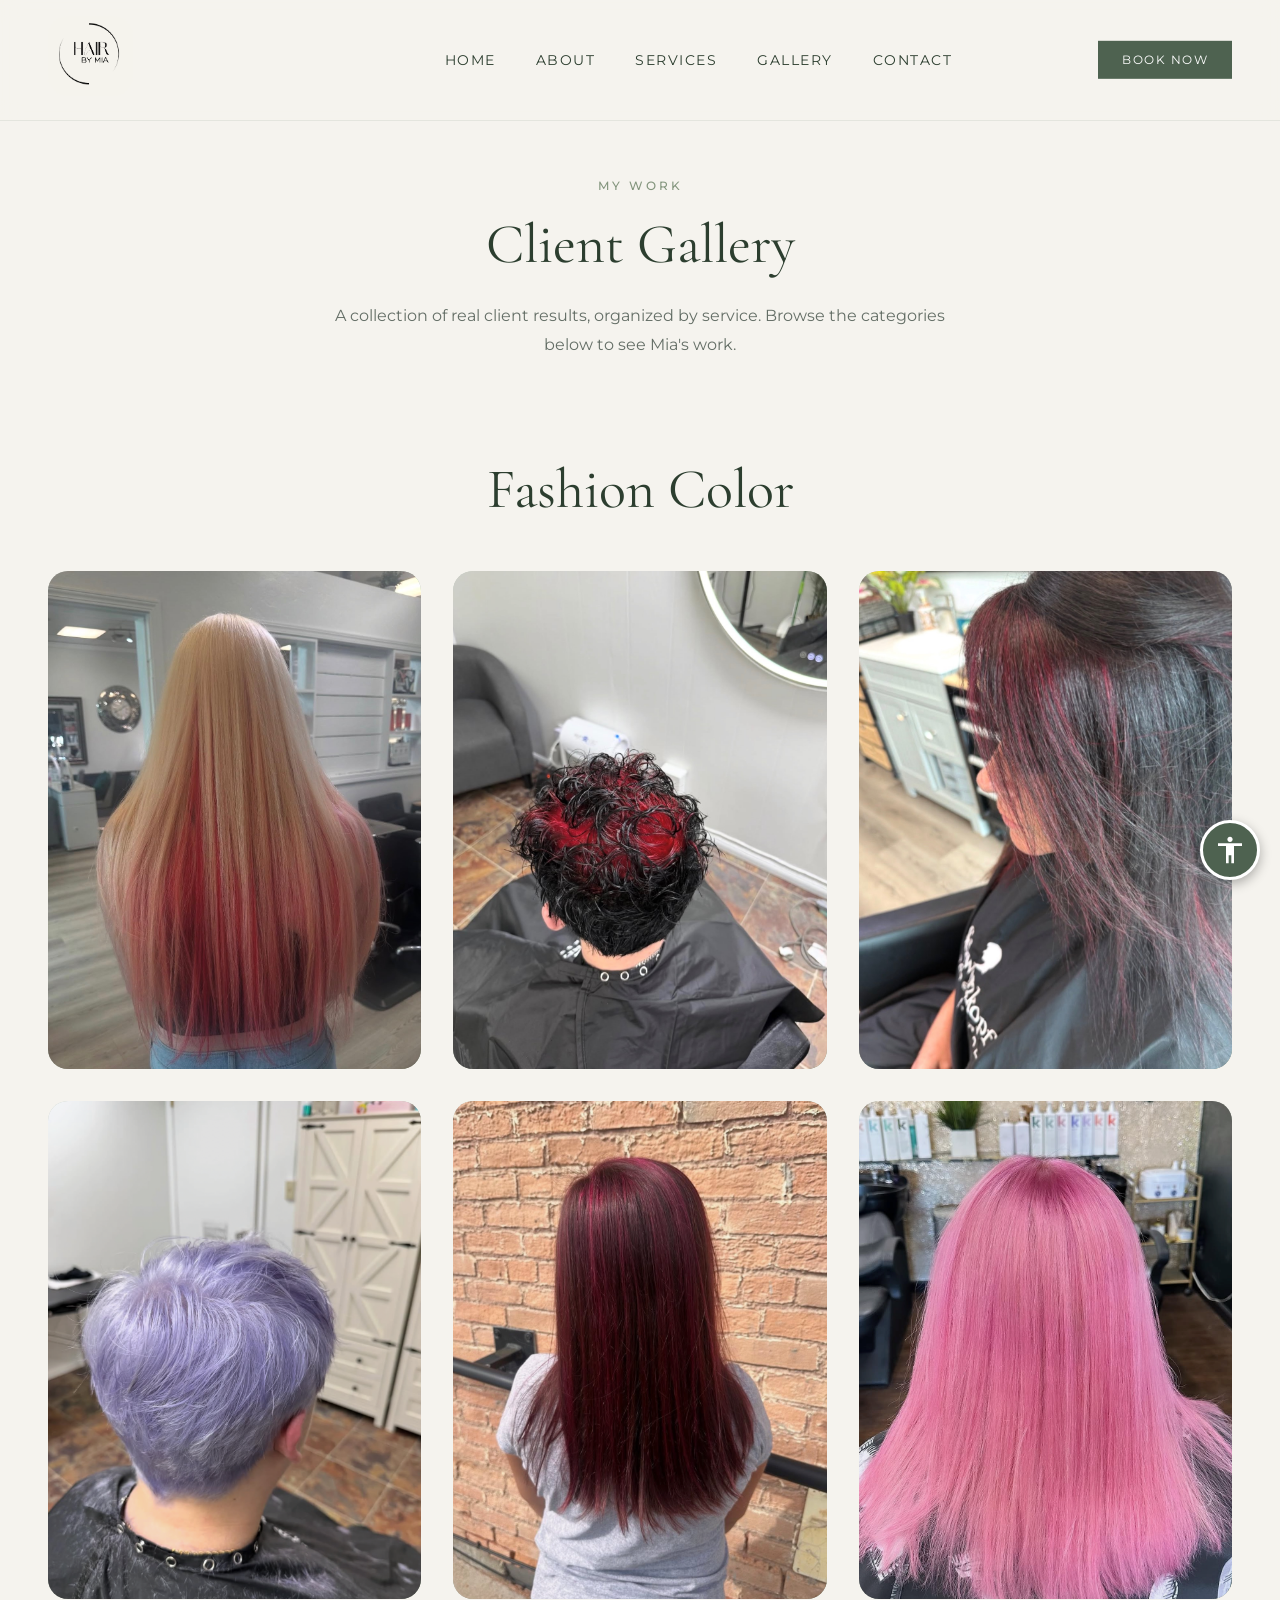
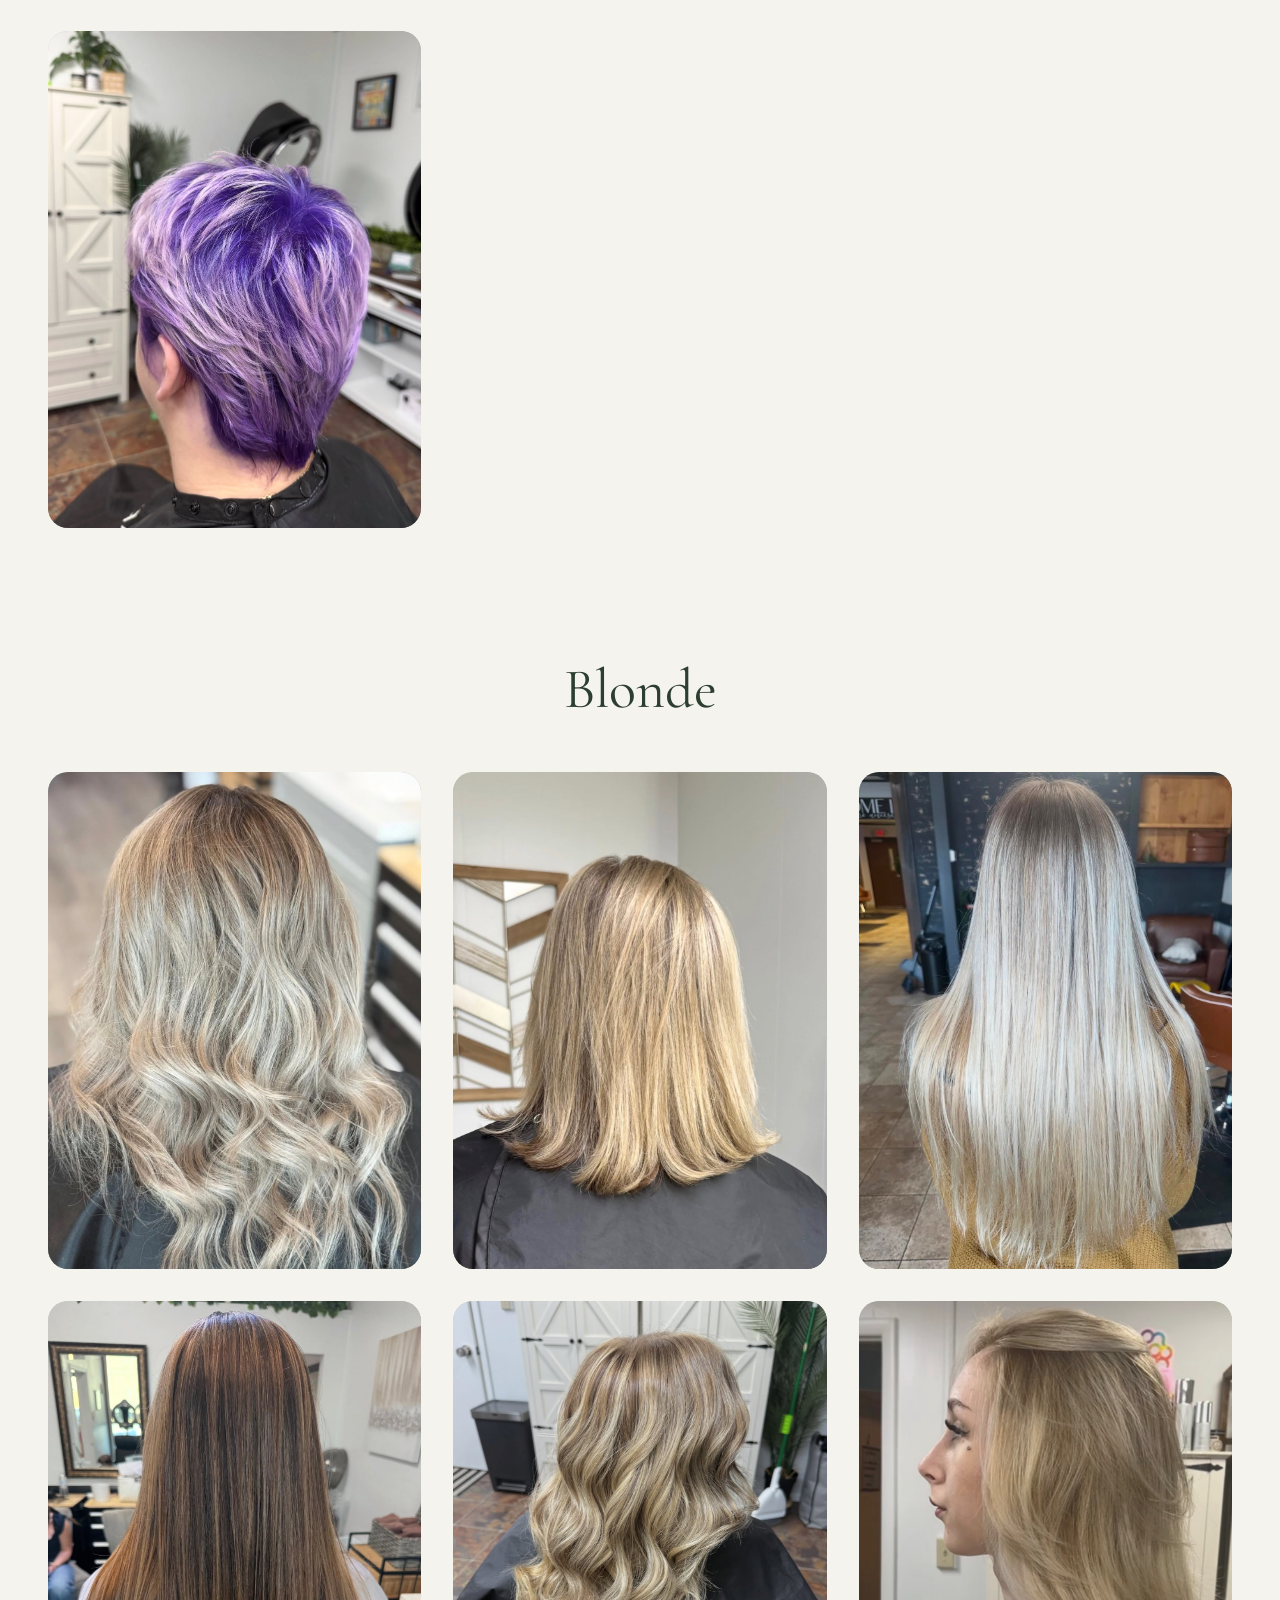
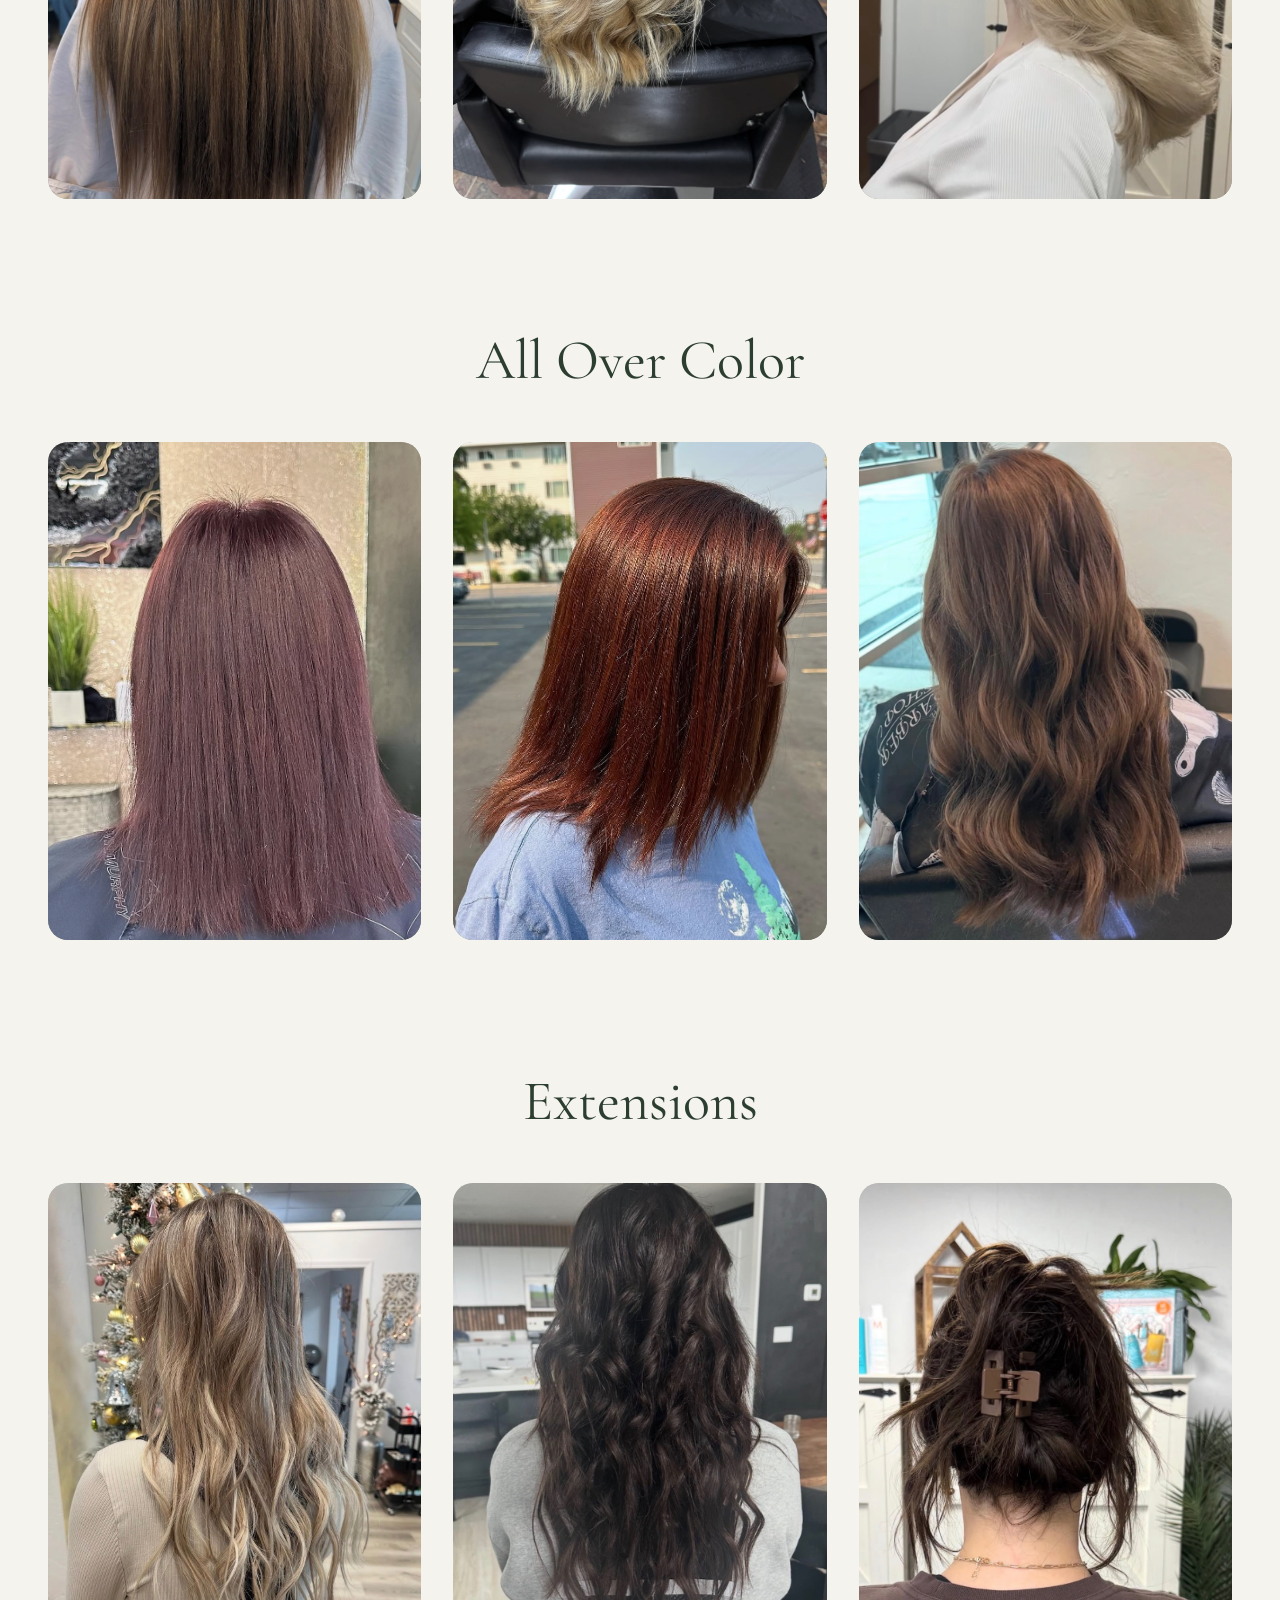
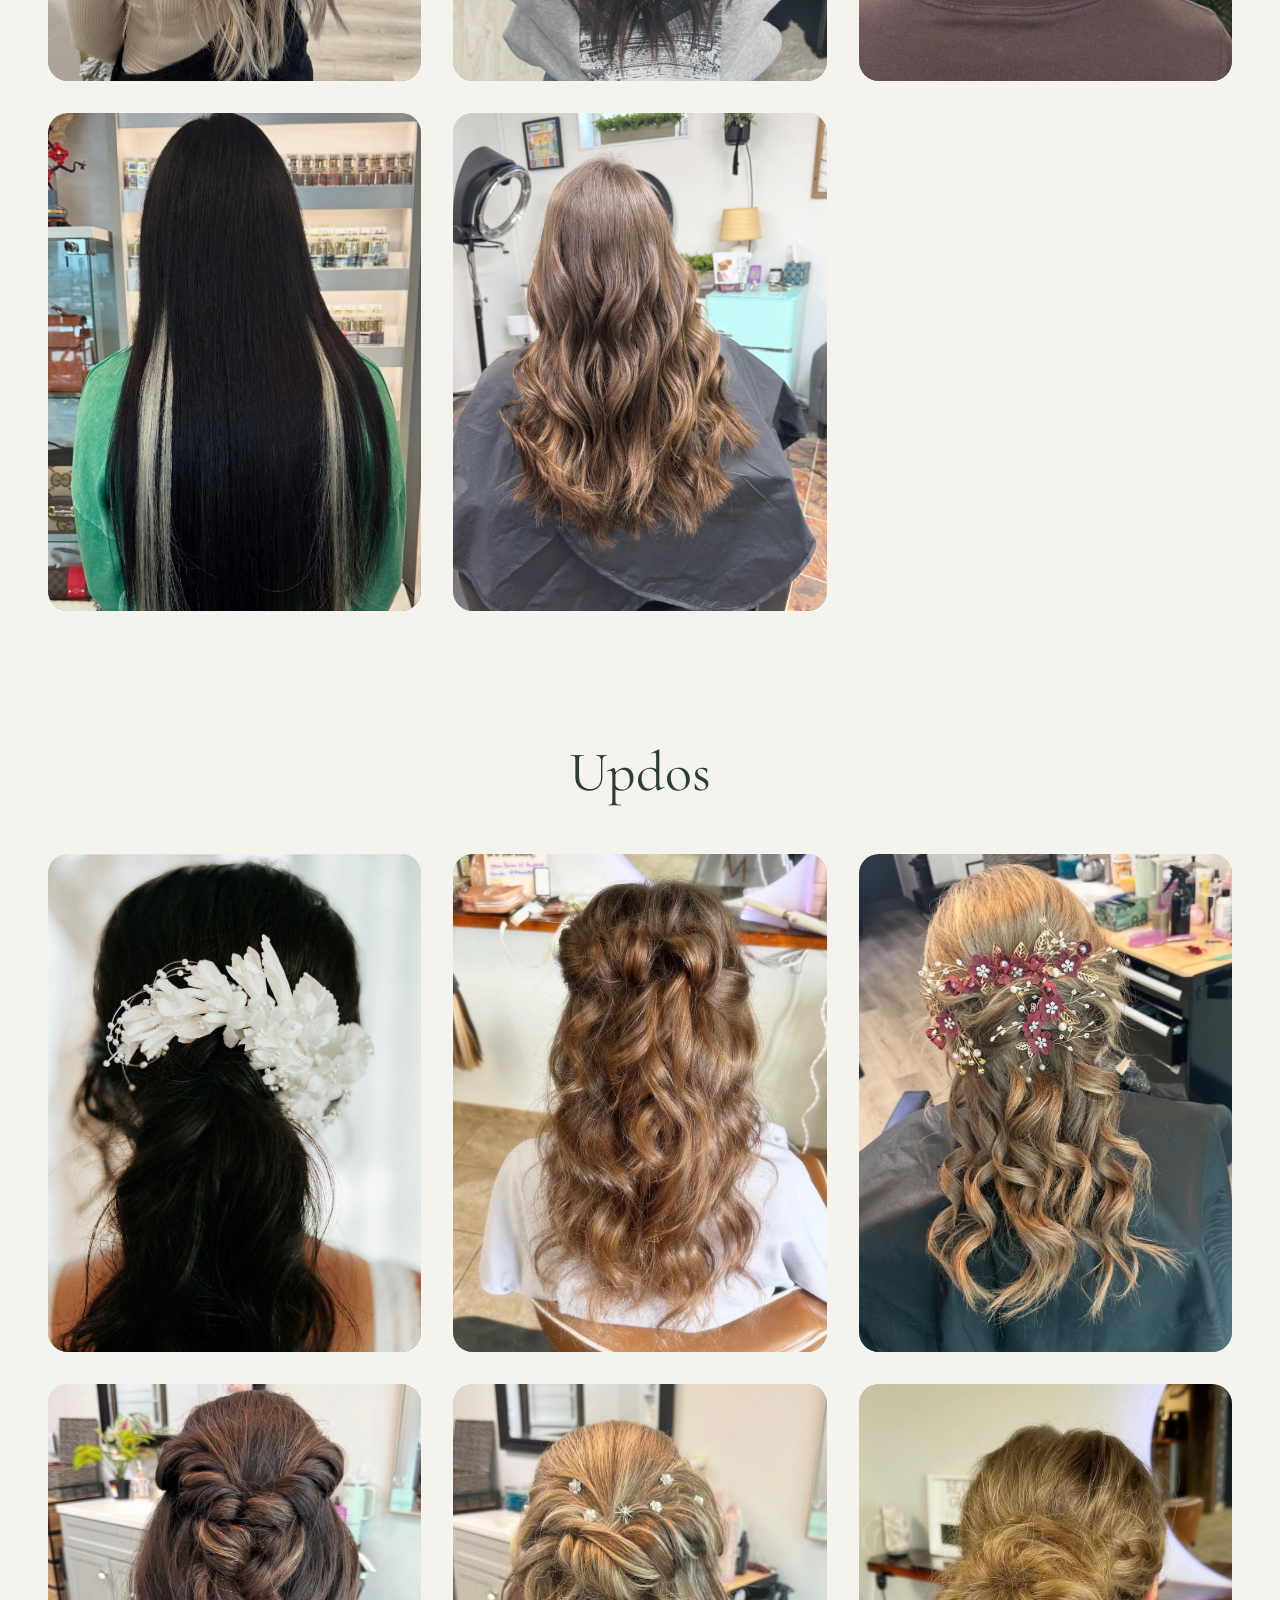
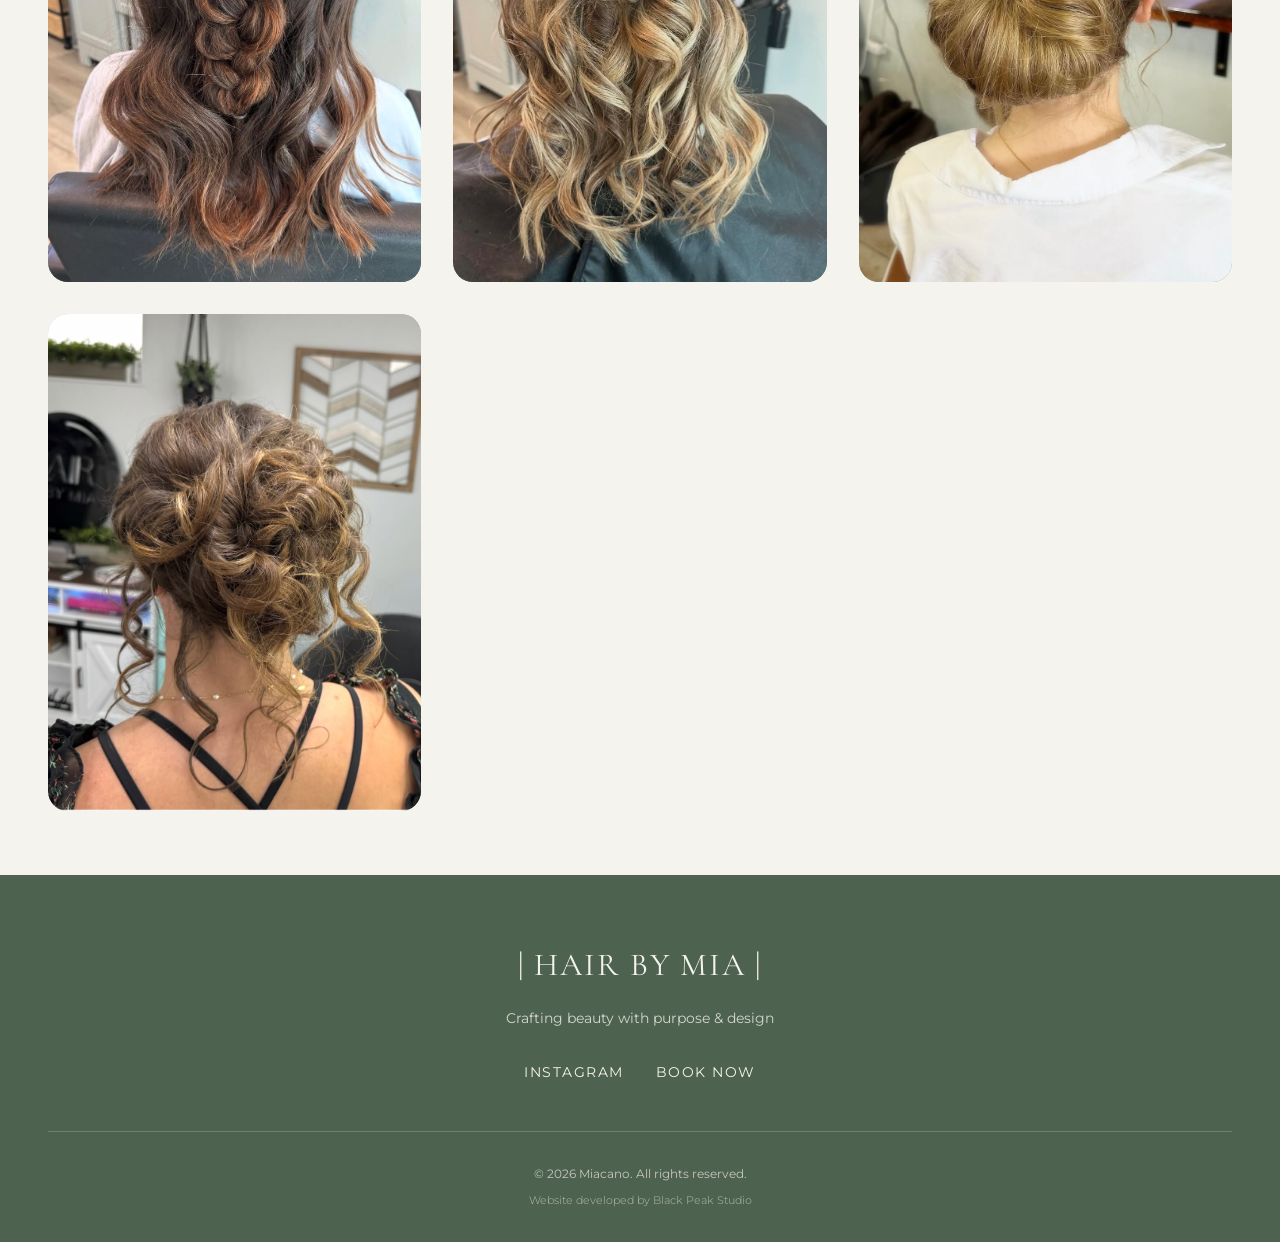
==== commit 717aa0b2: "updated" ====
--- a/gallery.html
+++ b/gallery.html
@@ -189,6 +189,7 @@
                 <div class="category-item"><img src="./assets/fashion3.png" alt="Fashion color hair result"></div>
                 <div class="category-item"><img src="./assets/fashion4.png" alt="Fashion color hair result"></div>
                 <div class="category-item"><img src="./assets/fashion5.png" alt="Fashion color hair result"></div>
+                <div class="category-item"><img src="./assets/fashion.png" alt="Fashion color hair result"></div>
 
             </div>
         </section>
@@ -201,6 +202,8 @@
                 <div class="category-item"><img src="./assets/blonde.jpeg" alt="Blonde hair result"></div>
                 <div class="category-item"><img src="./assets/6.jpeg" alt="Blonde hair result"></div>
                 <div class="category-item"><img src="./assets/5.jpeg" alt="Blonde hair result"></div>
+                <div class="category-item"><img src="./assets/blonde1.png" alt="Blonde hair result"></div>
+                <div class="category-item"><img src="./assets/blonde.png" alt="Blonde hair result"></div>
             </div>
         </section>
 
@@ -222,7 +225,7 @@
                 <div class="category-item"><img src="./assets/extension.jpeg" alt="Hair extensions result"></div>
                 <div class="category-item"><img src="./assets/clip.jpeg" alt="Hair extensions result"></div>
                 <div class="category-item"><img src="./assets/extensions5.png" alt="Hair extensions result"></div>
-                <div class="category-item"><img src="./assets/4.jpeg" alt="Hair extensions result"></div>
+                <div class="category-item"><img src="./assets/extensions.png" alt="Hair extensions result"></div>
             </div>
         </section>
 
@@ -236,6 +239,7 @@
                 <div class="category-item"><img src="./assets/updo3.jpeg" alt="Updo styling result"></div>
                 <div class="category-item"><img src="./assets/updo4.jpeg" alt="Updo styling result"></div>
                 <div class="category-item"><img src="./assets/updo5.jpeg" alt="Updo styling result"></div>
+                <div class="category-item"><img src="./assets/updo.png" alt="Updo styling result"></div>
                 
             </div>
         </section>
--- a/style.css
+++ b/style.css
@@ -345,11 +345,15 @@
 }
 
 .about-image img {
+    display: block;
     width: 100%;
-    height: 550px;
+    max-width: 480px;
+    height: auto;
+    aspect-ratio: 4 / 5;
     object-fit: cover;
     object-position: center top;
     border-radius: 20px;
+    margin: 0 auto;
 }
 
 .section-label {
@@ -925,10 +929,6 @@
     .about-image {
         order: 2;
         margin-top: 2rem;
-    }
-    
-    .about-image img {
-        height: 300px;
     }
     
     .secondary-btn {
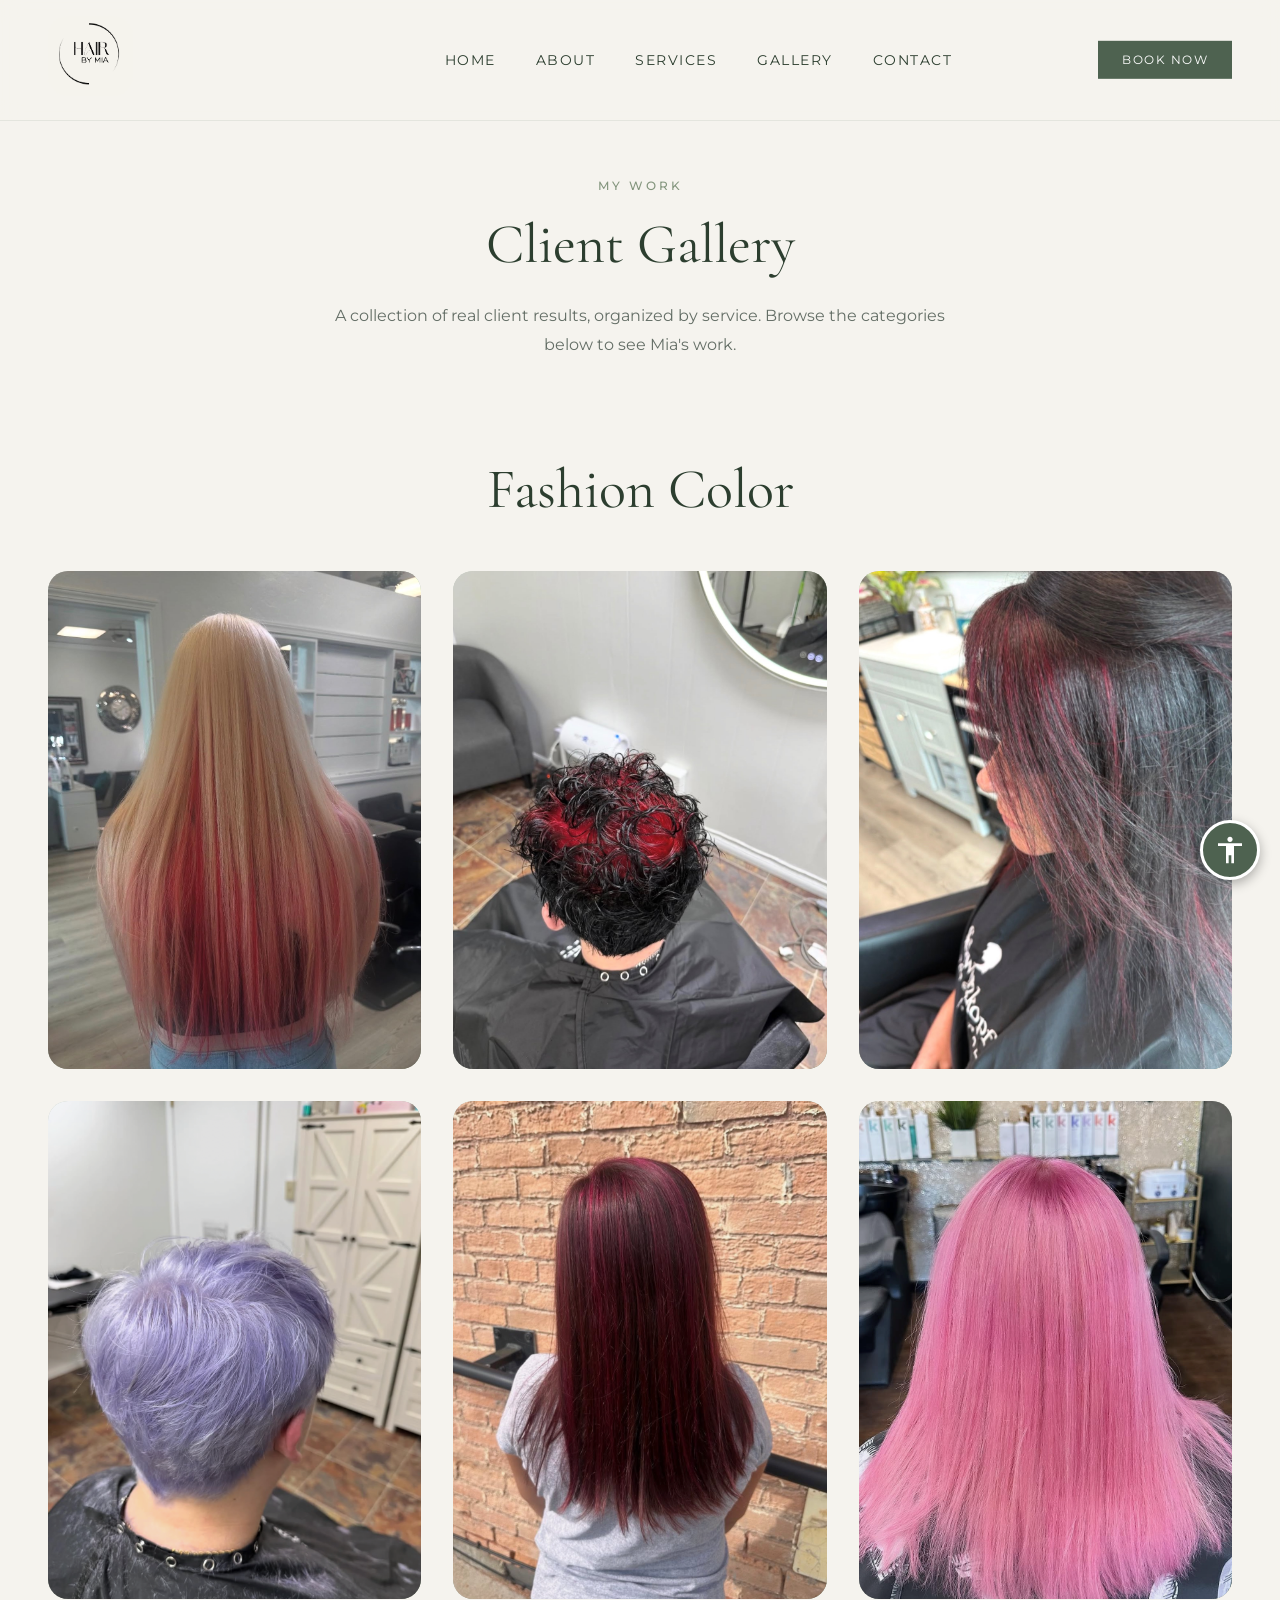
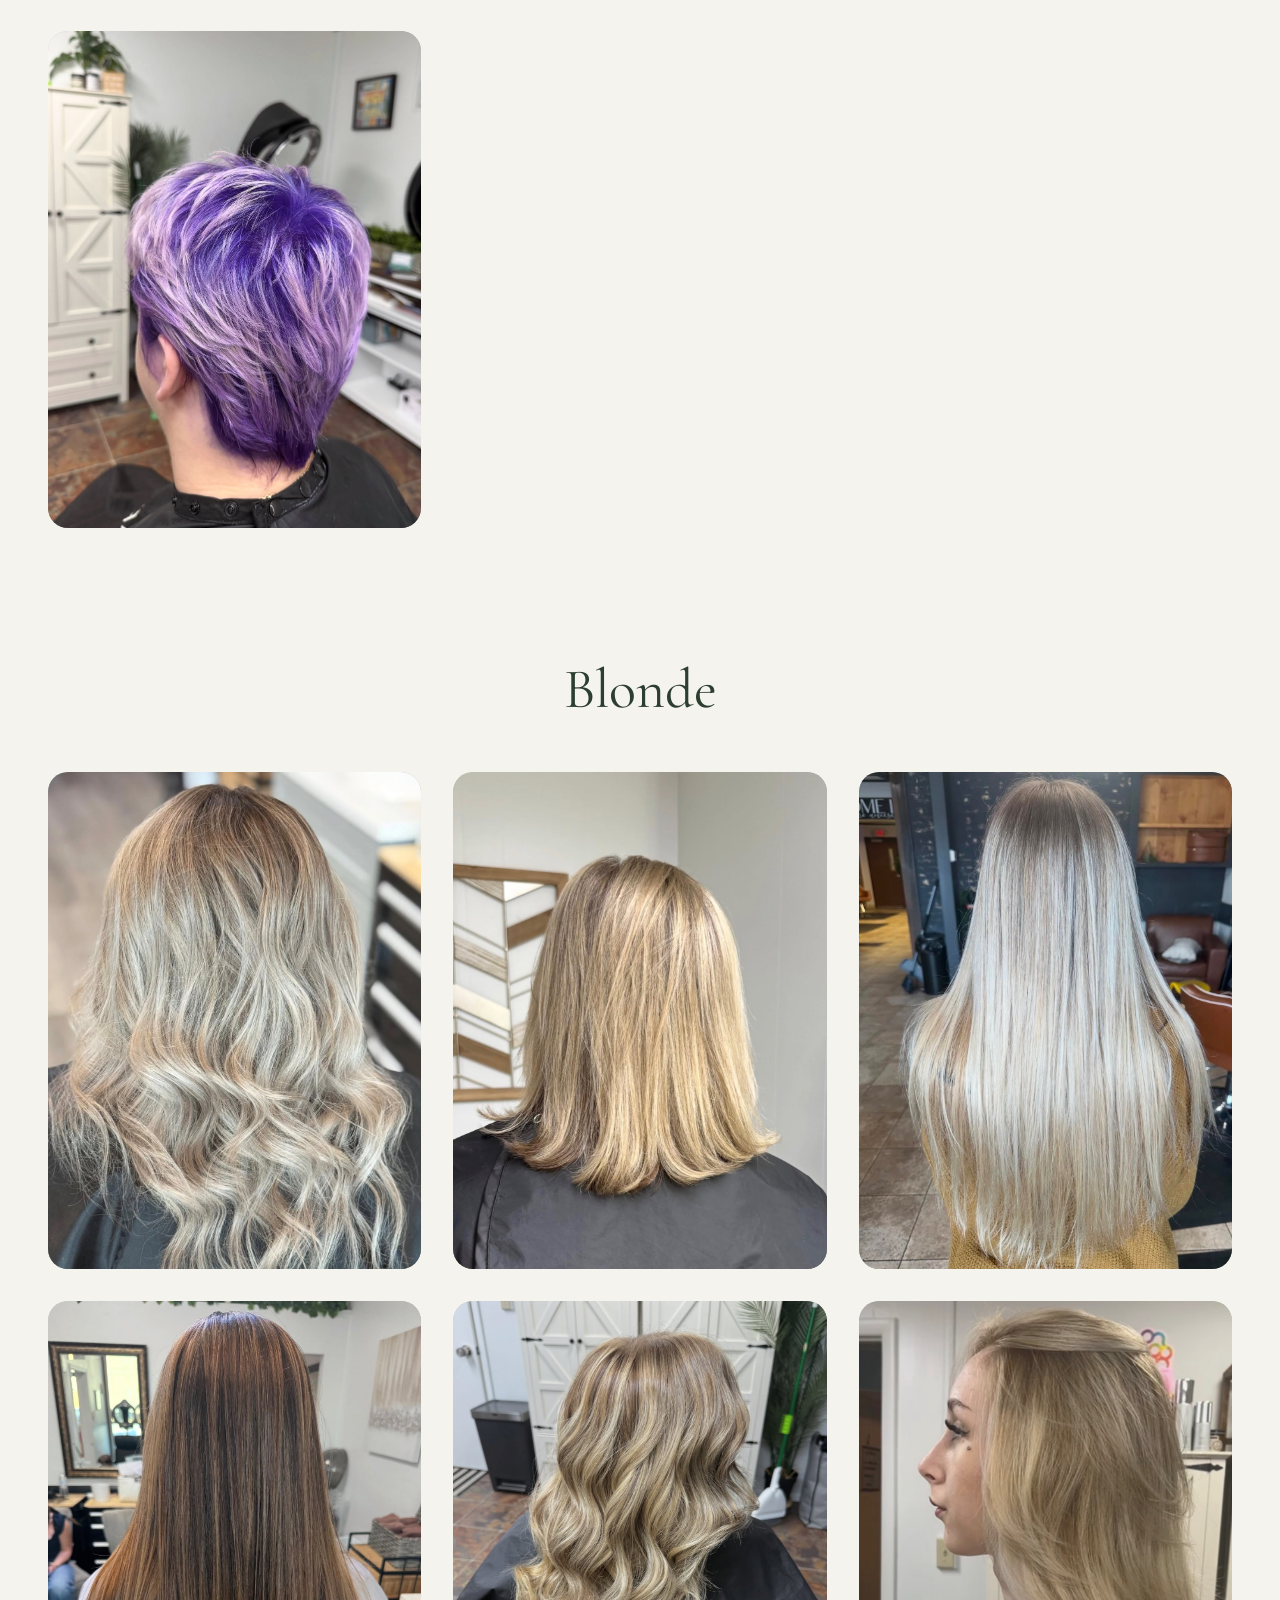
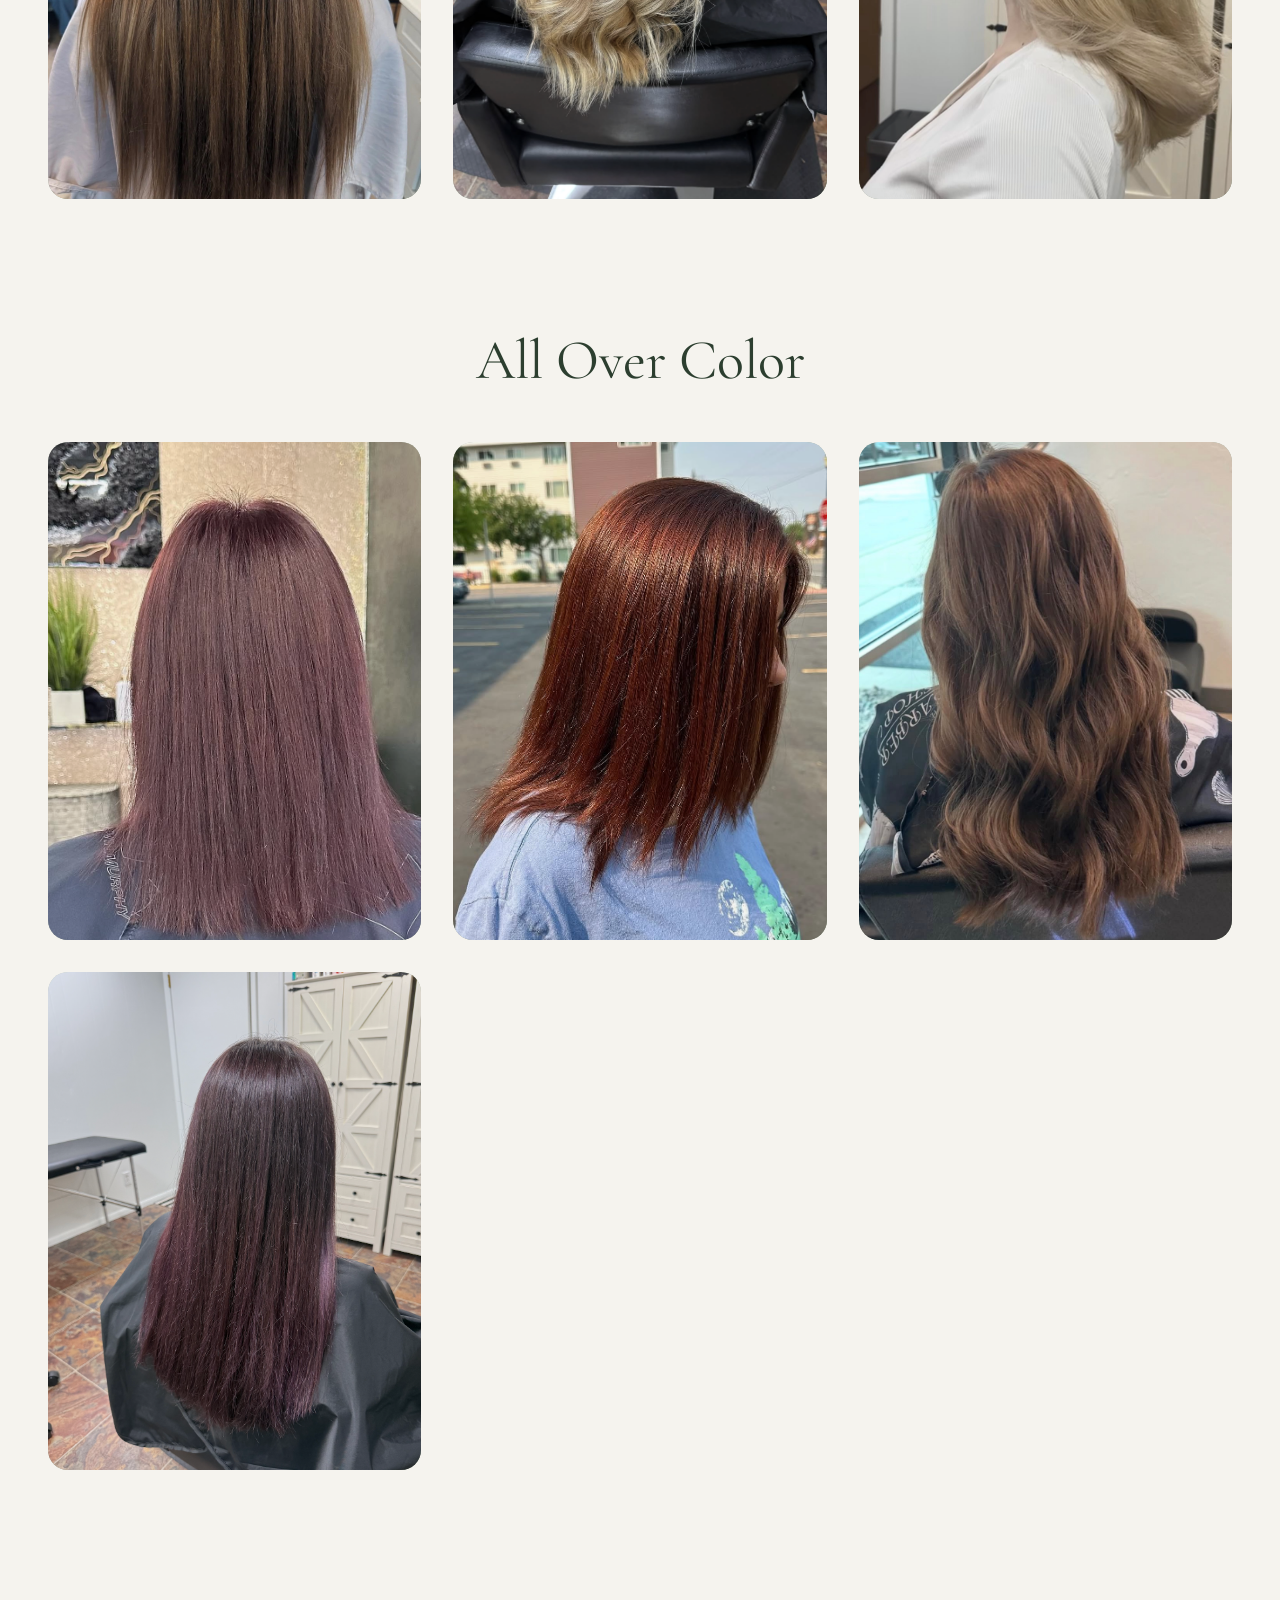
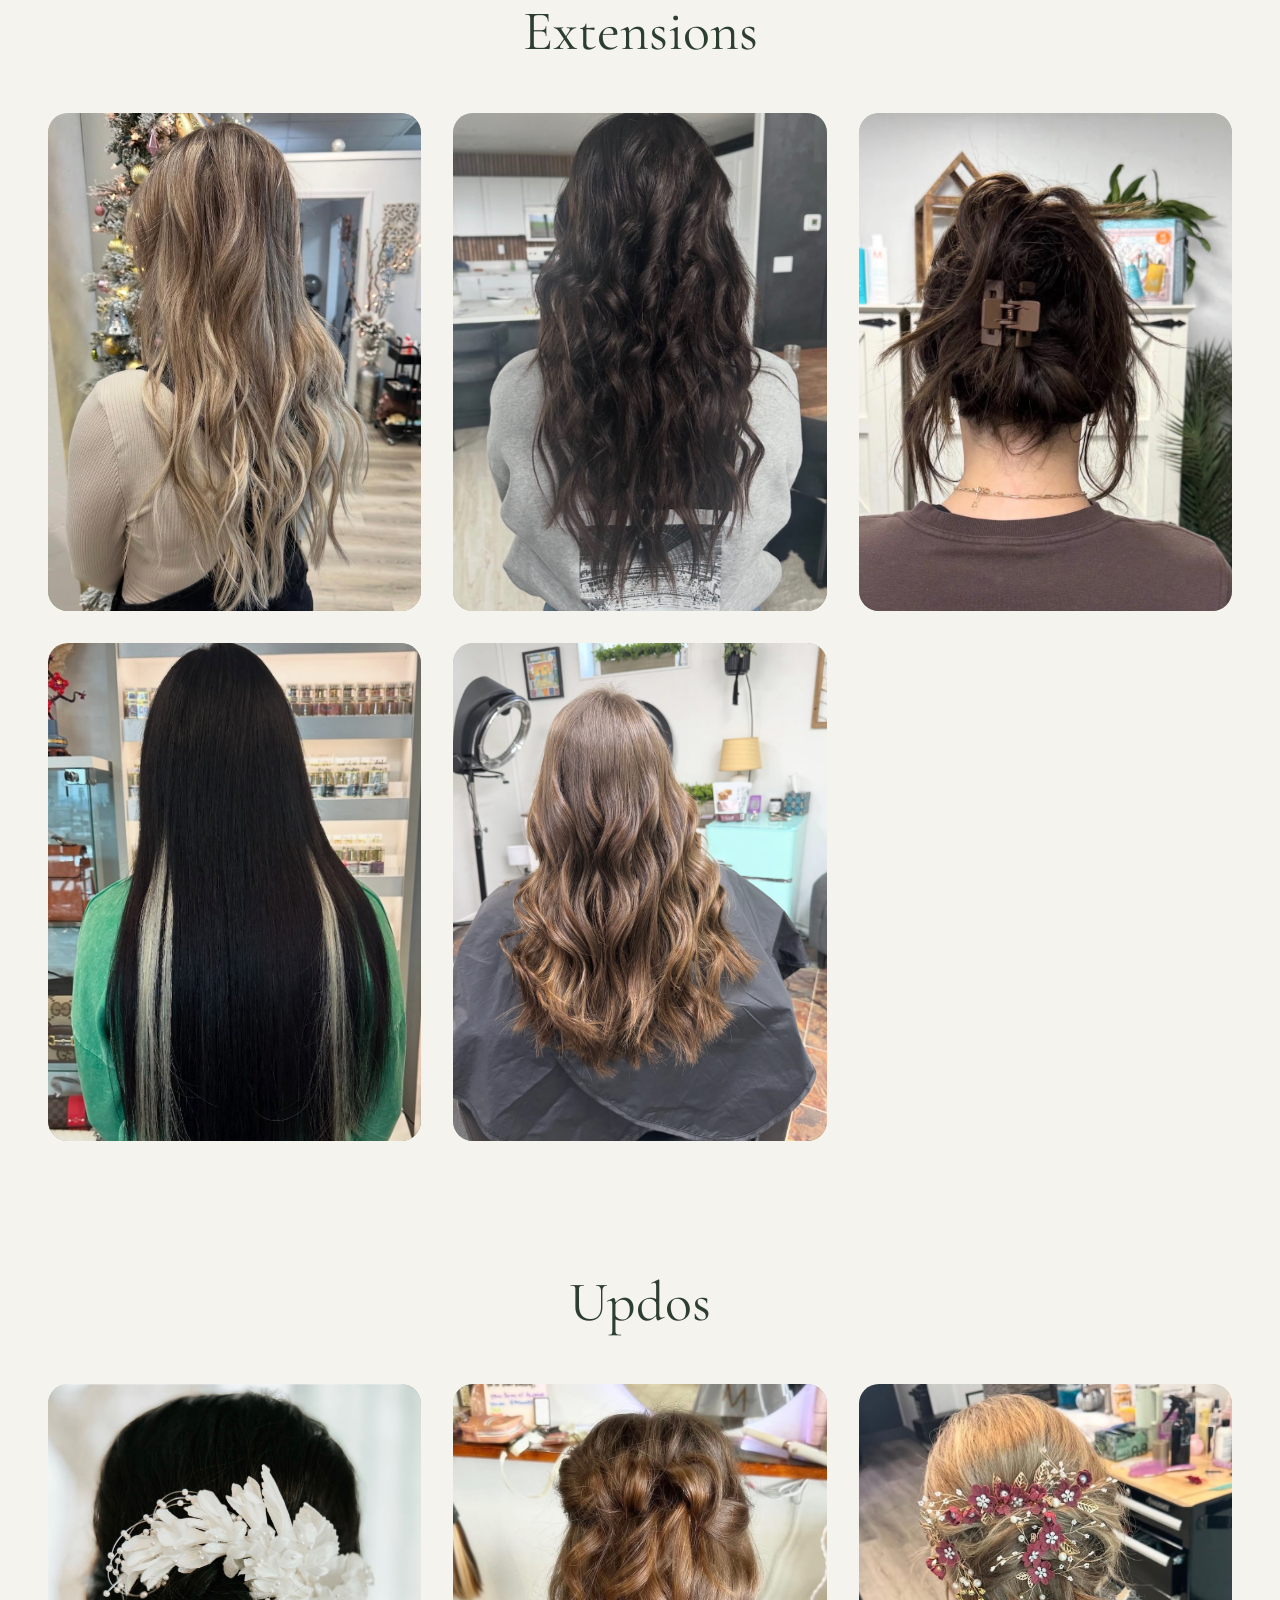
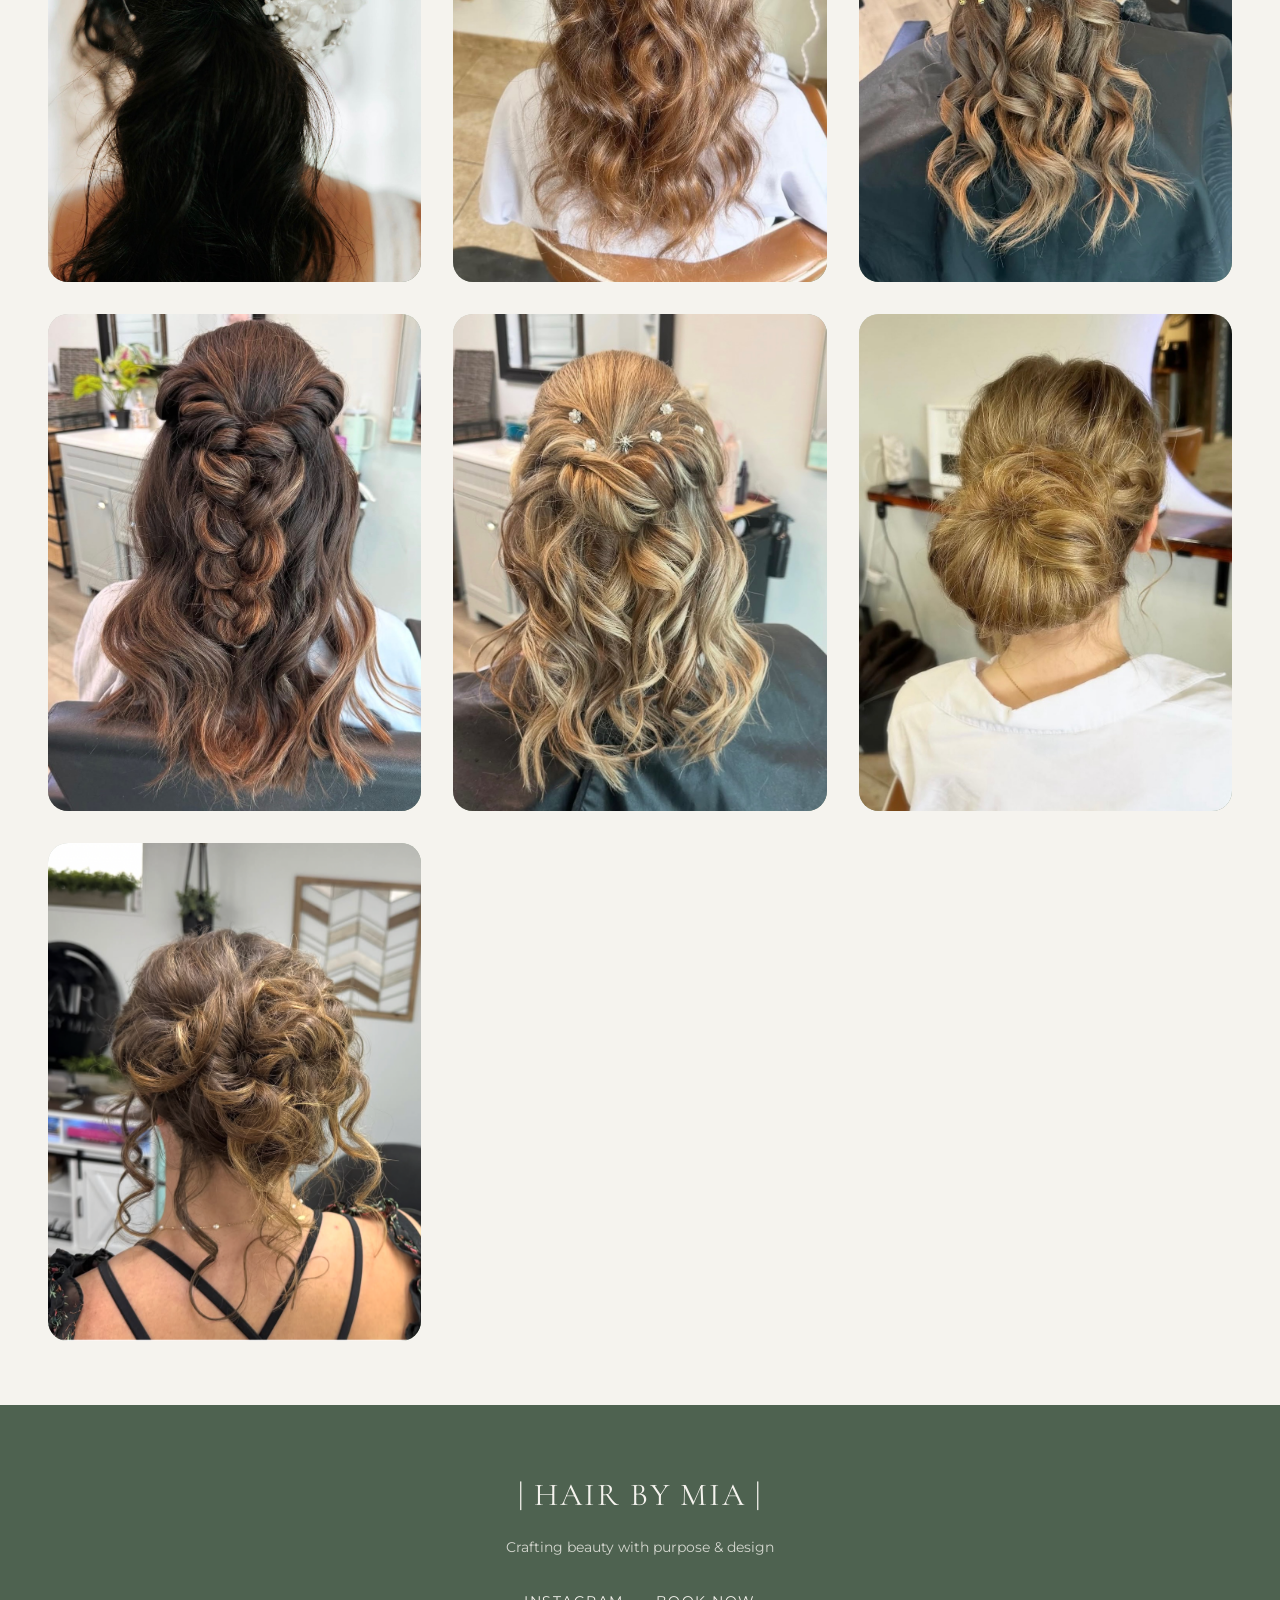
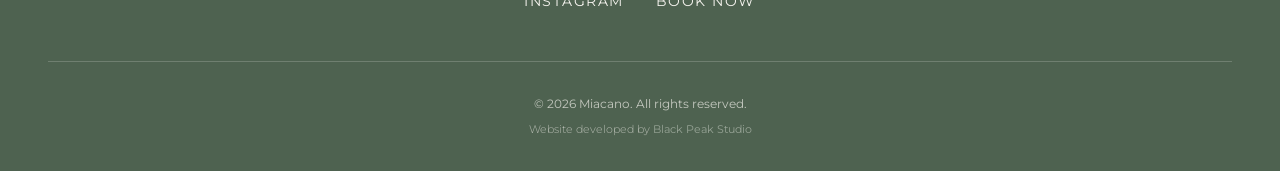
==== commit f2cab86d: "updated gallery" ====
--- a/gallery.html
+++ b/gallery.html
@@ -214,6 +214,7 @@
                 <div class="category-item"><img src="./assets/allover.png" alt="All over color hair result"></div>
                 <div class="category-item"><img src="./assets/allover1.png" alt="All over color hair result"></div>
                 <div class="category-item"><img src="./assets/2.jpeg" alt="All over color hair result"></div>
+                <div class="category-item"><img src="./assets/allovercolor.png" alt="All over color hair result"></div>
             </div>
         </section>
 
